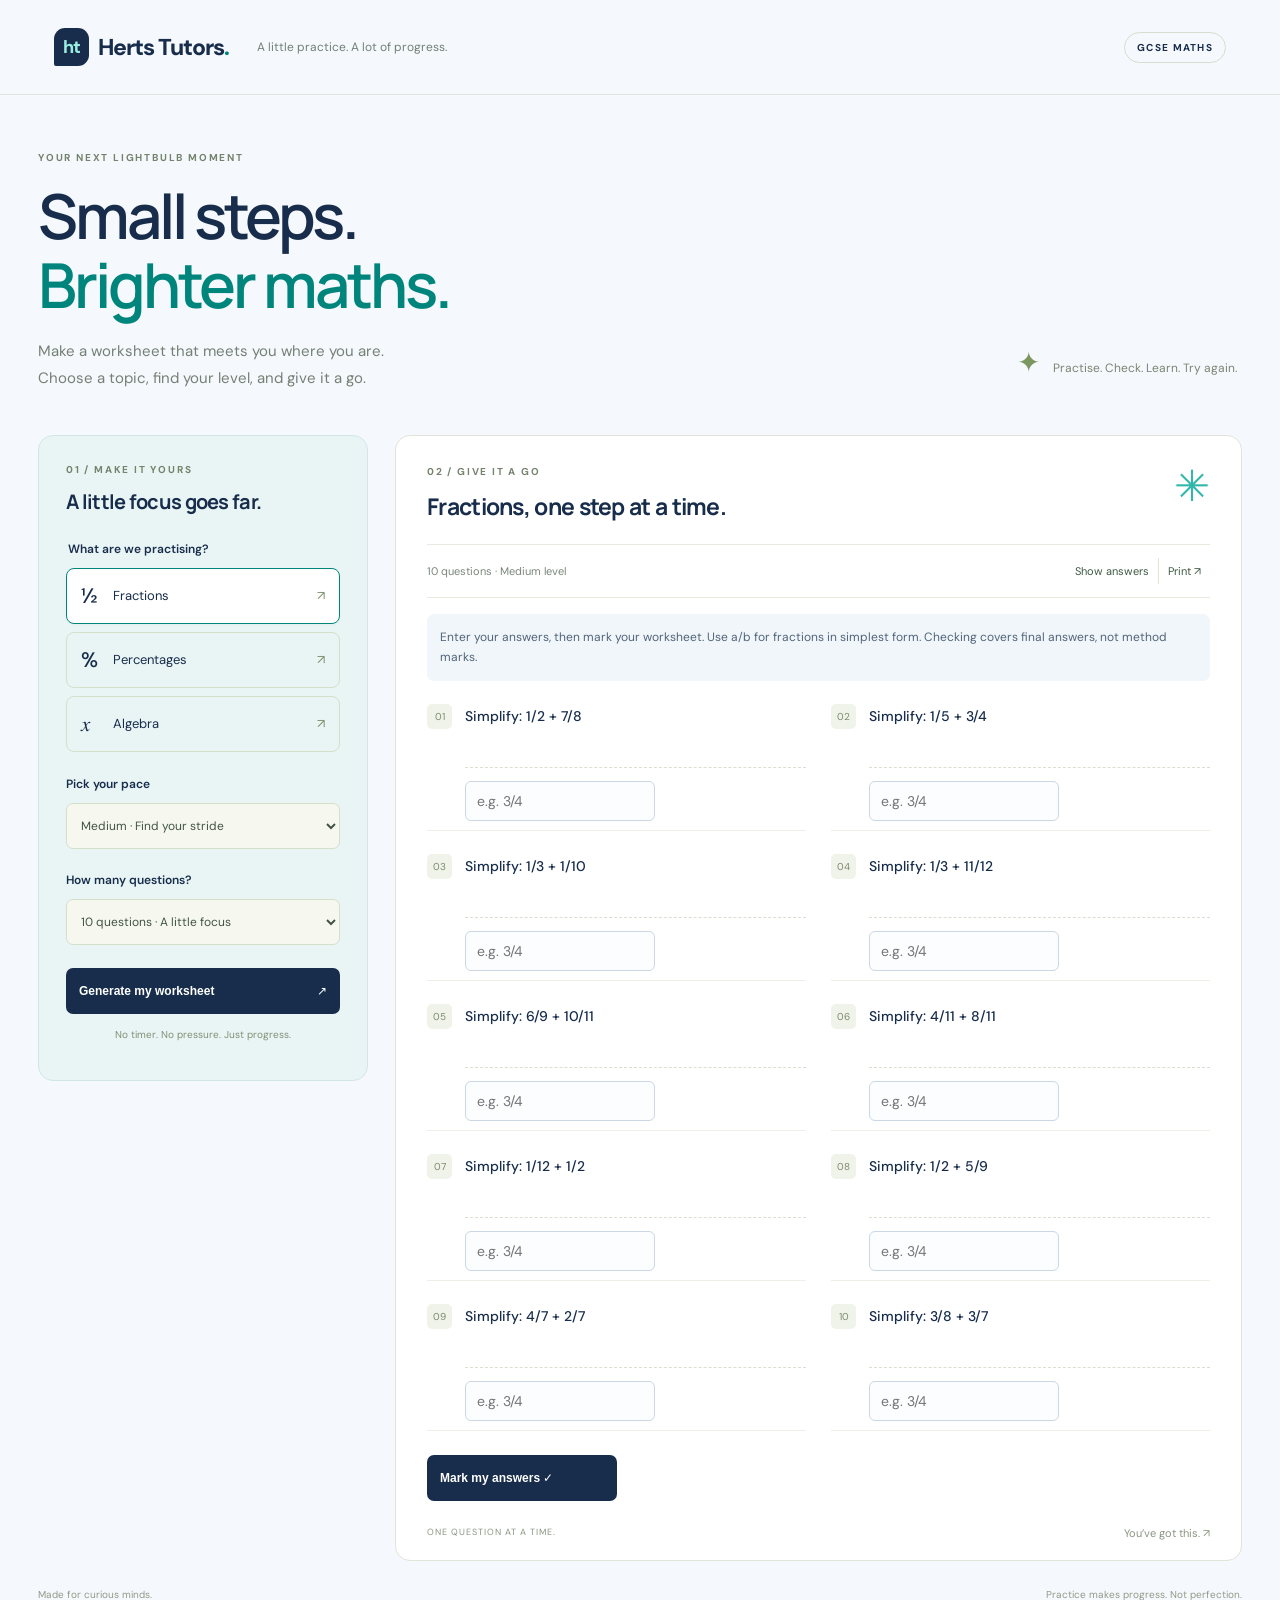
==== index.html @ ff8c936a "Add answer marking and retry practice with Herts Tutors branding" ====
<!doctype html>
<html lang="en"><head><meta charset="utf-8"><meta name="viewport" content="width=device-width,initial-scale=1"><title>Herts Tutors — Maths practice</title><link rel="stylesheet" href="style.css"></head>
<body><header><a class="brand" href="./"><span class="logo">ht</span> Herts Tutors<span class="brand-dot">.</span></a><span class="header-note">A little practice. A lot of progress.</span><span class="badge">GCSE MATHS</span></header>
<main><section class="intro"><div class="eyebrow">YOUR NEXT LIGHTBULB MOMENT</div><h1>Small steps.<br><span>Brighter maths.</span></h1><p>Make a worksheet that meets you where you are.<br>Choose a topic, find your level, and give it a go.</p><div class="intro-detail"><span>✦</span> Practise. Check. Learn. Try again.</div></section>
<section class="workspace"><aside class="settings"><div class="section-number">01 / MAKE IT YOURS</div><h2>A little focus goes far.</h2><form id="generator"><fieldset><legend>What are we practising?</legend><div class="topic-options"><label><input type="radio" name="topic" value="fractions" checked><span><b>½</b> Fractions <i>↗</i></span></label><label><input type="radio" name="topic" value="percentages"><span><b>%</b> Percentages <i>↗</i></span></label><label><input type="radio" name="topic" value="algebra"><span><b>𝑥</b> Algebra <i>↗</i></span></label></div></fieldset><label class="field-label" for="difficulty">Pick your pace</label><select id="difficulty" name="difficulty"><option value="easy">Easy · Build confidence</option><option value="medium" selected>Medium · Find your stride</option><option value="hard">Hard · Stretch yourself</option></select><label class="field-label" for="count">How many questions?</label><select id="count" name="count"><option value="5">5 questions · A quick warm-up</option><option value="10" selected>10 questions · A little focus</option><option value="20">20 questions · A deeper dive</option></select><button class="generate" type="submit">Generate my worksheet <span>↗</span></button><p class="settings-note">No timer. No pressure. Just progress.</p><p id="error" role="alert"></p></form></aside>
<section class="worksheet" aria-labelledby="worksheet-title"><div class="worksheet-top"><div><div class="section-number">02 / GIVE IT A GO</div><h2 id="worksheet-title">Your practice starts here.</h2></div><span class="spark">✳</span></div><div class="worksheet-toolbar"><span id="summary"></span><div><button id="answers" type="button" aria-pressed="false">Show answers</button><button id="print" type="button">Print ↗</button></div></div><div id="announcement" class="sr-only" role="status"></div><div class="practice-note">Enter your answers, then mark your worksheet. Use a/b for fractions in simplest form. Checking covers final answers, not method marks.</div><ol id="questions"></ol><div class="marking-controls"><button id="mark" class="generate" type="button">Mark my answers ✓</button><button id="retry" type="button" hidden>Retry missed questions ↗</button></div><div id="score" role="status" class="score" hidden></div><div class="worksheet-footer"><span>ONE QUESTION AT A TIME.</span><span>You’ve got this. ↗</span></div></section></section><footer><span>Made for curious minds.</span><span>Practice makes progress. Not perfection.</span></footer></main><script type="module" src="app.js"></script></body></html>
---- style.css ----
@import url('https://fonts.googleapis.com/css2?family=DM+Sans:wght@400;500;600;700&family=Manrope:wght@400;500;600;700;800&display=swap');
:root{font-family:'DM Sans',sans-serif;color:#172d4b;background:#f5f8fc;font-synthesis:none}*{box-sizing:border-box}body{margin:0}header{max-width:1360px;margin:auto;padding:28px 54px;display:flex;align-items:center;gap:28px;border-bottom:1px solid #e0e5dc}.brand{display:flex;align-items:center;text-decoration:none;color:#172d4b;font-weight:800;font-size:27px;letter-spacing:-1px}.logo{background:#172d4b;color:#9aede0;width:35px;height:38px;border-radius:11px 11px 11px 2px;display:grid;place-items:center;margin-right:9px;font-size:32px}.brand-dot{color:#00857d}.header-note{font-size:12px;color:#718075}.badge{margin-left:auto;border:1px solid #d6decf;padding:8px 12px;border-radius:30px;font-size:10px;font-weight:700;letter-spacing:1.3px}main{max-width:1252px;margin:auto;padding:0 24px}.intro{position:relative;padding:56px 0 43px}.eyebrow,.section-number{font-size:10px;font-weight:700;letter-spacing:1.8px;color:#74836c}h1{font-family:Manrope,sans-serif;font-size:62px;line-height:1.12;letter-spacing:-3px;font-weight:600;margin:17px 0}h1 span{color:#00857d}.intro p{font-size:15px;line-height:1.8;color:#758075;margin:18px 0 0}.intro-detail{position:absolute;right:5px;bottom:54px;font-size:12px;color:#7b8573}.intro-detail span{font-size:28px;margin-right:10px;color:#7b965f}.workspace{display:grid;grid-template-columns:330px 1fr;gap:27px;align-items:start}.settings{padding:27px;background:#e9f4f5;border:1px solid #d2e6e9;border-radius:15px}h2{font-family:Manrope,sans-serif;font-size:20px;letter-spacing:-.7px;margin:12px 0 26px;font-weight:700}fieldset{border:0;padding:0;margin:0 0 24px}legend,.field-label{font-size:12px;font-weight:600;margin-bottom:11px;display:block}.topic-options{display:grid;gap:8px}.topic-options input{position:absolute;opacity:0}.topic-options span{display:flex;align-items:center;padding:13px 14px;border:1px solid #d5dfca;border-radius:8px;font-size:13px;cursor:pointer}.topic-options b{font-size:21px;width:32px;font-weight:500}.topic-options i{margin-left:auto;font-style:normal;color:#80916f}.topic-options input:checked+span{background:#fff;border-color:#00857d;box-shadow:0 1px 3px #172d4b08}.topic-options input:focus-visible+span{outline:3px solid #29acaa}select{width:100%;border:1px solid #d5dfca;padding:13px 10px;border-radius:7px;background:#f6f8f0;color:#435442;font:12px 'DM Sans',sans-serif;margin-bottom:23px}.generate{display:flex;justify-content:space-between;width:100%;padding:16px 13px;background:#172d4b;color:white;border:0;border-radius:7px;font-size:12px;font-weight:600;cursor:pointer}.generate:hover{background:#25466e}.settings-note{text-align:center;font-size:10px;color:#819076;margin:14px 0 0}#error{font-size:12px;color:#983e2a}.worksheet{border:1px solid #e0e4d9;background:#fff;border-radius:15px;padding:29px 31px 20px}.worksheet-top{display:flex;justify-content:space-between}.worksheet-top h2{font-size:23px;margin-bottom:22px}.spark{font-size:43px;color:#33b7aa;line-height:1}.worksheet-toolbar{border-top:1px solid #e7eadd;border-bottom:1px solid #e7eadd;display:flex;justify-content:space-between;align-items:center;padding:13px 0;font-size:11px;color:#7a867a}.worksheet-toolbar button{background:none;border:0;font:11px 'DM Sans',sans-serif;color:#3e5941;cursor:pointer;padding:6px 9px}.worksheet-toolbar button+button{border-left:1px solid #dfe5d7}ol{list-style:none;padding:0;margin:0;display:grid;grid-template-columns:1fr 1fr;column-gap:25px}li{display:flex;gap:13px;padding:23px 0 6px;border-bottom:1px solid #edf0e7;min-width:0}.question-number{background:#f0f3e9;color:#7b8a6e;border-radius:5px;height:25px;min-width:25px;display:grid;place-items:center;font-size:10px}.question-body{flex:1;min-width:0}.question-body>p{margin:3px 0;font-size:14px;font-weight:500}.working-space{height:40px;border-bottom:1px dashed #d9dfd1;margin-bottom:13px}.answer{background:#eaf7f5;padding:10px;border-radius:6px;font-size:12px;margin-bottom:10px}.answer p{font-size:11px;line-height:1.6;margin:6px 0 0;color:#64735c}.worksheet-footer{display:flex;justify-content:space-between;margin-top:25px;font-size:9px;letter-spacing:1px;color:#8a9581}.worksheet-footer span+span{letter-spacing:0;font-size:11px}footer{display:flex;justify-content:space-between;padding:27px 0;color:#929a88;font-size:10px}.sr-only{position:absolute;width:1px;height:1px;overflow:hidden;clip-path:inset(50%)}button:focus-visible,select:focus-visible,a:focus-visible{outline:3px solid #29acaa;outline-offset:3px}[hidden]{display:none!important}@media(min-width:1400px){.intro{padding-top:70px}}@media(max-width:850px){header{padding:22px 24px}.header-note,.intro-detail{display:none}.workspace{grid-template-columns:270px 1fr;gap:16px}.settings,.worksheet{padding:20px}ol{grid-template-columns:1fr}h1{font-size:52px}}@media(max-width:600px){.workspace{grid-template-columns:1fr}.intro{padding:34px 0}h1{font-size:47px}.topic-options{grid-template-columns:repeat(3,1fr);gap:5px}.topic-options span{padding:10px 7px;font-size:10px}.topic-options b{font-size:16px;width:22px}.topic-options i{display:none}.worksheet-top h2{font-size:20px}footer{gap:20px}.badge{font-size:9px}ol{grid-template-columns:1fr 1fr;gap:15px}.question-body>p{font-size:12px}li{gap:7px}.worksheet-toolbar{gap:5px}}@media print{@page{margin:15mm}body{background:white;color:black}header,.intro,.settings,footer,.worksheet-toolbar,.spark{display:none}main{padding:0}.workspace{display:block}.worksheet{border:0;padding:0}.worksheet-top h2{font-size:24px}.section-number{color:#555}li{break-inside:avoid}.working-space{height:60px}.answer{background:white}.worksheet-footer{margin-top:25px}ol{grid-template-columns:1fr 1fr}}

/* Herts Tutors provisional navy and teal theme. */
.logo{font-size:18px;letter-spacing:-1px}.brand{font-size:23px}.practice-note{font-size:12px;line-height:1.7;color:#52647a;background:#f0f6fa;padding:13px;border-radius:7px;margin-top:16px}.student-answer{width:100%;max-width:190px;padding:10px 11px;border:1px solid #cbd7e4;border-radius:6px;font:14px 'DM Sans',sans-serif;color:#172d4b;background:#fbfdff}.student-answer:focus-visible{outline:3px solid #29acaa;outline-offset:2px}.feedback{font-size:11px;line-height:1.6;margin:8px 0 12px;color:#73431c}[data-result=correct] .student-answer{border-color:#00857d;background:#effaf6}[data-result=correct] .feedback{color:#00665e}[data-result=incorrect] .student-answer{border-color:#b96c45}.marking-controls{display:flex;align-items:center;gap:14px;flex-wrap:wrap;margin-top:24px}.marking-controls .generate{width:auto;min-width:190px}.marking-controls>button+button{border:1px solid #b9ced8;background:white;color:#172d4b;padding:14px;border-radius:7px;cursor:pointer}.score{background:#e9f4f5;border-left:3px solid #00857d;border-radius:5px;padding:16px;margin-top:18px;font-size:13px;line-height:1.7}@media print{.practice-note,.student-answer,.feedback,.marking-controls,.score{display:none!important}}
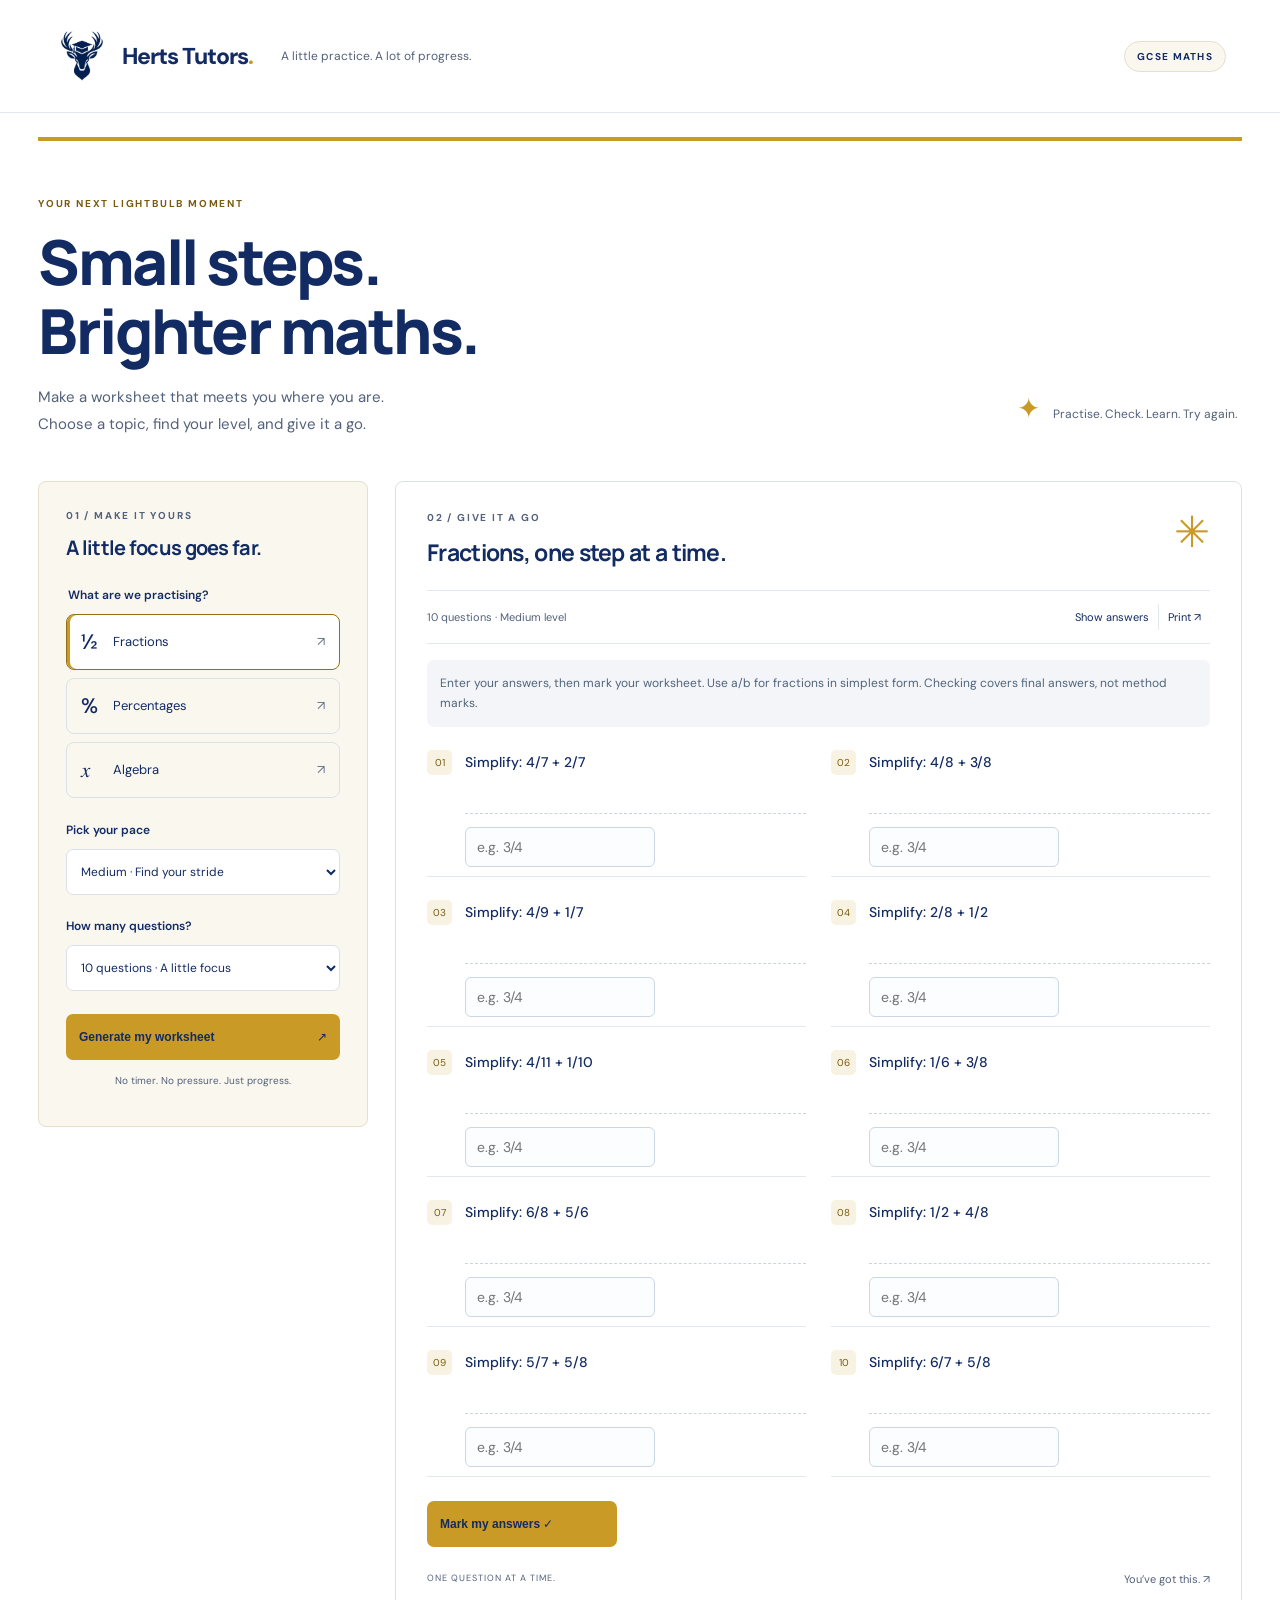
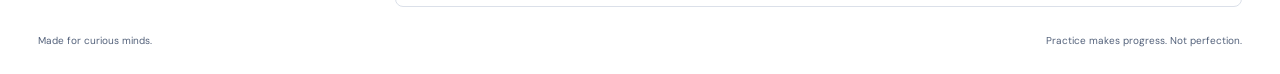
==== commit 574129d6: "Use original Herts Tutors stag logo in header and browser tab" ====
--- a/index.html
+++ b/index.html
@@ -1,6 +1,6 @@
 <!doctype html>
-<html lang="en"><head><meta charset="utf-8"><meta name="viewport" content="width=device-width,initial-scale=1"><title>Herts Tutors — Maths practice</title><link rel="stylesheet" href="style.css"></head>
-<body><header><a class="brand" href="./"><span class="logo">ht</span> Herts Tutors<span class="brand-dot">.</span></a><span class="header-note">A little practice. A lot of progress.</span><span class="badge">GCSE MATHS</span></header>
+<html lang="en"><head><meta charset="utf-8"><meta name="viewport" content="width=device-width,initial-scale=1"><title>Herts Tutors — Maths practice</title><link rel="icon" type="image/png" href="Herts%20Tutors%20Logo.png"><link rel="apple-touch-icon" href="Herts%20Tutors%20Logo.png"><link rel="stylesheet" href="style.css"></head>
+<body><header><a class="brand" href="./"><img class="logo" src="Herts%20Tutors%20Logo.png" alt="" width="56" height="56"> Herts Tutors<span class="brand-dot">.</span></a><span class="header-note">A little practice. A lot of progress.</span><span class="badge">GCSE MATHS</span></header>
 <main><section class="intro"><div class="eyebrow">YOUR NEXT LIGHTBULB MOMENT</div><h1>Small steps.<br><span>Brighter maths.</span></h1><p>Make a worksheet that meets you where you are.<br>Choose a topic, find your level, and give it a go.</p><div class="intro-detail"><span>✦</span> Practise. Check. Learn. Try again.</div></section>
 <section class="workspace"><aside class="settings"><div class="section-number">01 / MAKE IT YOURS</div><h2>A little focus goes far.</h2><form id="generator"><fieldset><legend>What are we practising?</legend><div class="topic-options"><label><input type="radio" name="topic" value="fractions" checked><span><b>½</b> Fractions <i>↗</i></span></label><label><input type="radio" name="topic" value="percentages"><span><b>%</b> Percentages <i>↗</i></span></label><label><input type="radio" name="topic" value="algebra"><span><b>𝑥</b> Algebra <i>↗</i></span></label></div></fieldset><label class="field-label" for="difficulty">Pick your pace</label><select id="difficulty" name="difficulty"><option value="easy">Easy · Build confidence</option><option value="medium" selected>Medium · Find your stride</option><option value="hard">Hard · Stretch yourself</option></select><label class="field-label" for="count">How many questions?</label><select id="count" name="count"><option value="5">5 questions · A quick warm-up</option><option value="10" selected>10 questions · A little focus</option><option value="20">20 questions · A deeper dive</option></select><button class="generate" type="submit">Generate my worksheet <span>↗</span></button><p class="settings-note">No timer. No pressure. Just progress.</p><p id="error" role="alert"></p></form></aside>
 <section class="worksheet" aria-labelledby="worksheet-title"><div class="worksheet-top"><div><div class="section-number">02 / GIVE IT A GO</div><h2 id="worksheet-title">Your practice starts here.</h2></div><span class="spark">✳</span></div><div class="worksheet-toolbar"><span id="summary"></span><div><button id="answers" type="button" aria-pressed="false">Show answers</button><button id="print" type="button">Print ↗</button></div></div><div id="announcement" class="sr-only" role="status"></div><div class="practice-note">Enter your answers, then mark your worksheet. Use a/b for fractions in simplest form. Checking covers final answers, not method marks.</div><ol id="questions"></ol><div class="marking-controls"><button id="mark" class="generate" type="button">Mark my answers ✓</button><button id="retry" type="button" hidden>Retry missed questions ↗</button></div><div id="score" role="status" class="score" hidden></div><div class="worksheet-footer"><span>ONE QUESTION AT A TIME.</span><span>You’ve got this. ↗</span></div></section></section><footer><span>Made for curious minds.</span><span>Practice makes progress. Not perfection.</span></footer></main><script type="module" src="app.js"></script></body></html>
--- a/style.css
+++ b/style.css
@@ -1,5 +1,11 @@
 @import url('https://fonts.googleapis.com/css2?family=DM+Sans:wght@400;500;600;700&family=Manrope:wght@400;500;600;700;800&display=swap');
-:root{font-family:'DM Sans',sans-serif;color:#172d4b;background:#f5f8fc;font-synthesis:none}*{box-sizing:border-box}body{margin:0}header{max-width:1360px;margin:auto;padding:28px 54px;display:flex;align-items:center;gap:28px;border-bottom:1px solid #e0e5dc}.brand{display:flex;align-items:center;text-decoration:none;color:#172d4b;font-weight:800;font-size:27px;letter-spacing:-1px}.logo{background:#172d4b;color:#9aede0;width:35px;height:38px;border-radius:11px 11px 11px 2px;display:grid;place-items:center;margin-right:9px;font-size:32px}.brand-dot{color:#00857d}.header-note{font-size:12px;color:#718075}.badge{margin-left:auto;border:1px solid #d6decf;padding:8px 12px;border-radius:30px;font-size:10px;font-weight:700;letter-spacing:1.3px}main{max-width:1252px;margin:auto;padding:0 24px}.intro{position:relative;padding:56px 0 43px}.eyebrow,.section-number{font-size:10px;font-weight:700;letter-spacing:1.8px;color:#74836c}h1{font-family:Manrope,sans-serif;font-size:62px;line-height:1.12;letter-spacing:-3px;font-weight:600;margin:17px 0}h1 span{color:#00857d}.intro p{font-size:15px;line-height:1.8;color:#758075;margin:18px 0 0}.intro-detail{position:absolute;right:5px;bottom:54px;font-size:12px;color:#7b8573}.intro-detail span{font-size:28px;margin-right:10px;color:#7b965f}.workspace{display:grid;grid-template-columns:330px 1fr;gap:27px;align-items:start}.settings{padding:27px;background:#e9f4f5;border:1px solid #d2e6e9;border-radius:15px}h2{font-family:Manrope,sans-serif;font-size:20px;letter-spacing:-.7px;margin:12px 0 26px;font-weight:700}fieldset{border:0;padding:0;margin:0 0 24px}legend,.field-label{font-size:12px;font-weight:600;margin-bottom:11px;display:block}.topic-options{display:grid;gap:8px}.topic-options input{position:absolute;opacity:0}.topic-options span{display:flex;align-items:center;padding:13px 14px;border:1px solid #d5dfca;border-radius:8px;font-size:13px;cursor:pointer}.topic-options b{font-size:21px;width:32px;font-weight:500}.topic-options i{margin-left:auto;font-style:normal;color:#80916f}.topic-options input:checked+span{background:#fff;border-color:#00857d;box-shadow:0 1px 3px #172d4b08}.topic-options input:focus-visible+span{outline:3px solid #29acaa}select{width:100%;border:1px solid #d5dfca;padding:13px 10px;border-radius:7px;background:#f6f8f0;color:#435442;font:12px 'DM Sans',sans-serif;margin-bottom:23px}.generate{display:flex;justify-content:space-between;width:100%;padding:16px 13px;background:#172d4b;color:white;border:0;border-radius:7px;font-size:12px;font-weight:600;cursor:pointer}.generate:hover{background:#25466e}.settings-note{text-align:center;font-size:10px;color:#819076;margin:14px 0 0}#error{font-size:12px;color:#983e2a}.worksheet{border:1px solid #e0e4d9;background:#fff;border-radius:15px;padding:29px 31px 20px}.worksheet-top{display:flex;justify-content:space-between}.worksheet-top h2{font-size:23px;margin-bottom:22px}.spark{font-size:43px;color:#33b7aa;line-height:1}.worksheet-toolbar{border-top:1px solid #e7eadd;border-bottom:1px solid #e7eadd;display:flex;justify-content:space-between;align-items:center;padding:13px 0;font-size:11px;color:#7a867a}.worksheet-toolbar button{background:none;border:0;font:11px 'DM Sans',sans-serif;color:#3e5941;cursor:pointer;padding:6px 9px}.worksheet-toolbar button+button{border-left:1px solid #dfe5d7}ol{list-style:none;padding:0;margin:0;display:grid;grid-template-columns:1fr 1fr;column-gap:25px}li{display:flex;gap:13px;padding:23px 0 6px;border-bottom:1px solid #edf0e7;min-width:0}.question-number{background:#f0f3e9;color:#7b8a6e;border-radius:5px;height:25px;min-width:25px;display:grid;place-items:center;font-size:10px}.question-body{flex:1;min-width:0}.question-body>p{margin:3px 0;font-size:14px;font-weight:500}.working-space{height:40px;border-bottom:1px dashed #d9dfd1;margin-bottom:13px}.answer{background:#eaf7f5;padding:10px;border-radius:6px;font-size:12px;margin-bottom:10px}.answer p{font-size:11px;line-height:1.6;margin:6px 0 0;color:#64735c}.worksheet-footer{display:flex;justify-content:space-between;margin-top:25px;font-size:9px;letter-spacing:1px;color:#8a9581}.worksheet-footer span+span{letter-spacing:0;font-size:11px}footer{display:flex;justify-content:space-between;padding:27px 0;color:#929a88;font-size:10px}.sr-only{position:absolute;width:1px;height:1px;overflow:hidden;clip-path:inset(50%)}button:focus-visible,select:focus-visible,a:focus-visible{outline:3px solid #29acaa;outline-offset:3px}[hidden]{display:none!important}@media(min-width:1400px){.intro{padding-top:70px}}@media(max-width:850px){header{padding:22px 24px}.header-note,.intro-detail{display:none}.workspace{grid-template-columns:270px 1fr;gap:16px}.settings,.worksheet{padding:20px}ol{grid-template-columns:1fr}h1{font-size:52px}}@media(max-width:600px){.workspace{grid-template-columns:1fr}.intro{padding:34px 0}h1{font-size:47px}.topic-options{grid-template-columns:repeat(3,1fr);gap:5px}.topic-options span{padding:10px 7px;font-size:10px}.topic-options b{font-size:16px;width:22px}.topic-options i{display:none}.worksheet-top h2{font-size:20px}footer{gap:20px}.badge{font-size:9px}ol{grid-template-columns:1fr 1fr;gap:15px}.question-body>p{font-size:12px}li{gap:7px}.worksheet-toolbar{gap:5px}}@media print{@page{margin:15mm}body{background:white;color:black}header,.intro,.settings,footer,.worksheet-toolbar,.spark{display:none}main{padding:0}.workspace{display:block}.worksheet{border:0;padding:0}.worksheet-top h2{font-size:24px}.section-number{color:#555}li{break-inside:avoid}.working-space{height:60px}.answer{background:white}.worksheet-footer{margin-top:25px}ol{grid-template-columns:1fr 1fr}}
+:root{font-family:'DM Sans',sans-serif;color:#122b62;background:#ffffff;font-synthesis:none}*{box-sizing:border-box}body{margin:0}header{max-width:1360px;margin:auto;padding:28px 54px;display:flex;align-items:center;gap:28px;border-bottom:1px solid #e3e7ee}.brand{display:flex;align-items:center;text-decoration:none;color:#122b62;font-weight:800;font-size:27px;letter-spacing:-1px}.logo{background:#122b62;color:#c99a26;width:35px;height:38px;border-radius:11px 11px 11px 2px;display:grid;place-items:center;margin-right:9px;font-size:32px}.brand-dot{color:#927018}.header-note{font-size:12px;color:#53617a}.badge{margin-left:auto;border:1px solid #dbe0e9;padding:8px 12px;border-radius:30px;font-size:10px;font-weight:700;letter-spacing:1.3px}main{max-width:1252px;margin:auto;padding:0 24px}.intro{position:relative;padding:56px 0 43px}.eyebrow,.section-number{font-size:10px;font-weight:700;letter-spacing:1.8px;color:#53617a}h1{font-family:Manrope,sans-serif;font-size:62px;line-height:1.12;letter-spacing:-3px;font-weight:600;margin:17px 0}h1 span{color:#927018}.intro p{font-size:15px;line-height:1.8;color:#53617a;margin:18px 0 0}.intro-detail{position:absolute;right:5px;bottom:54px;font-size:12px;color:#53617a}.intro-detail span{font-size:28px;margin-right:10px;color:#c99a26}.workspace{display:grid;grid-template-columns:330px 1fr;gap:27px;align-items:start}.settings{padding:27px;background:#faf7ef;border:1px solid #e8dfca;border-radius:15px}h2{font-family:Manrope,sans-serif;font-size:20px;letter-spacing:-.7px;margin:12px 0 26px;font-weight:700}fieldset{border:0;padding:0;margin:0 0 24px}legend,.field-label{font-size:12px;font-weight:600;margin-bottom:11px;display:block}.topic-options{display:grid;gap:8px}.topic-options input{position:absolute;opacity:0}.topic-options span{display:flex;align-items:center;padding:13px 14px;border:1px solid #dbe0e9;border-radius:8px;font-size:13px;cursor:pointer}.topic-options b{font-size:21px;width:32px;font-weight:500}.topic-options i{margin-left:auto;font-style:normal;color:#68758a}.topic-options input:checked+span{background:#fff;border-color:#927018;box-shadow:0 1px 3px #122b6208}.topic-options input:focus-visible+span{outline:3px solid #ac811c}select{width:100%;border:1px solid #dbe0e9;padding:13px 10px;border-radius:7px;background:#ffffff;color:#122b62;font:12px 'DM Sans',sans-serif;margin-bottom:23px}.generate{display:flex;justify-content:space-between;width:100%;padding:16px 13px;background:#122b62;color:white;border:0;border-radius:7px;font-size:12px;font-weight:600;cursor:pointer}.generate:hover{background:#e1b84b}.settings-note{text-align:center;font-size:10px;color:#53617a;margin:14px 0 0}#error{font-size:12px;color:#983e2a}.worksheet{border:1px solid #dbe0e9;background:#fff;border-radius:15px;padding:29px 31px 20px}.worksheet-top{display:flex;justify-content:space-between}.worksheet-top h2{font-size:23px;margin-bottom:22px}.spark{font-size:43px;color:#c99a26;line-height:1}.worksheet-toolbar{border-top:1px solid #e3e7ee;border-bottom:1px solid #e3e7ee;display:flex;justify-content:space-between;align-items:center;padding:13px 0;font-size:11px;color:#53617a}.worksheet-toolbar button{background:none;border:0;font:11px 'DM Sans',sans-serif;color:#122b62;cursor:pointer;padding:6px 9px}.worksheet-toolbar button+button{border-left:1px solid #e3e7ee}ol{list-style:none;padding:0;margin:0;display:grid;grid-template-columns:1fr 1fr;column-gap:25px}li{display:flex;gap:13px;padding:23px 0 6px;border-bottom:1px solid #e3e7ee;min-width:0}.question-number{background:#f8f2e2;color:#785b10;border-radius:5px;height:25px;min-width:25px;display:grid;place-items:center;font-size:10px}.question-body{flex:1;min-width:0}.question-body>p{margin:3px 0;font-size:14px;font-weight:500}.working-space{height:40px;border-bottom:1px dashed #cbd3e0;margin-bottom:13px}.answer{background:#faf7ef;padding:10px;border-radius:6px;font-size:12px;margin-bottom:10px}.answer p{font-size:11px;line-height:1.6;margin:6px 0 0;color:#53617a}.worksheet-footer{display:flex;justify-content:space-between;margin-top:25px;font-size:9px;letter-spacing:1px;color:#53617a}.worksheet-footer span+span{letter-spacing:0;font-size:11px}footer{display:flex;justify-content:space-between;padding:27px 0;color:#53617a;font-size:10px}.sr-only{position:absolute;width:1px;height:1px;overflow:hidden;clip-path:inset(50%)}button:focus-visible,select:focus-visible,a:focus-visible{outline:3px solid #ac811c;outline-offset:3px}[hidden]{display:none!important}@media(min-width:1400px){.intro{padding-top:70px}}@media(max-width:850px){header{padding:22px 24px}.header-note,.intro-detail{display:none}.workspace{grid-template-columns:270px 1fr;gap:16px}.settings,.worksheet{padding:20px}ol{grid-template-columns:1fr}h1{font-size:52px}}@media(max-width:600px){.workspace{grid-template-columns:1fr}.intro{padding:34px 0}h1{font-size:47px}.topic-options{grid-template-columns:repeat(3,1fr);gap:5px}.topic-options span{padding:10px 7px;font-size:10px}.topic-options b{font-size:16px;width:22px}.topic-options i{display:none}.worksheet-top h2{font-size:20px}footer{gap:20px}.badge{font-size:9px}ol{grid-template-columns:1fr 1fr;gap:15px}.question-body>p{font-size:12px}li{gap:7px}.worksheet-toolbar{gap:5px}}@media print{@page{margin:15mm}body{background:white;color:black}header,.intro,.settings,footer,.worksheet-toolbar,.spark{display:none}main{padding:0}.workspace{display:block}.worksheet{border:0;padding:0}.worksheet-top h2{font-size:24px}.section-number{color:#555}li{break-inside:avoid}.working-space{height:60px}.answer{background:white}.worksheet-footer{margin-top:25px}ol{grid-template-columns:1fr 1fr}}
 
-/* Herts Tutors provisional navy and teal theme. */
-.logo{font-size:18px;letter-spacing:-1px}.brand{font-size:23px}.practice-note{font-size:12px;line-height:1.7;color:#52647a;background:#f0f6fa;padding:13px;border-radius:7px;margin-top:16px}.student-answer{width:100%;max-width:190px;padding:10px 11px;border:1px solid #cbd7e4;border-radius:6px;font:14px 'DM Sans',sans-serif;color:#172d4b;background:#fbfdff}.student-answer:focus-visible{outline:3px solid #29acaa;outline-offset:2px}.feedback{font-size:11px;line-height:1.6;margin:8px 0 12px;color:#73431c}[data-result=correct] .student-answer{border-color:#00857d;background:#effaf6}[data-result=correct] .feedback{color:#00665e}[data-result=incorrect] .student-answer{border-color:#b96c45}.marking-controls{display:flex;align-items:center;gap:14px;flex-wrap:wrap;margin-top:24px}.marking-controls .generate{width:auto;min-width:190px}.marking-controls>button+button{border:1px solid #b9ced8;background:white;color:#172d4b;padding:14px;border-radius:7px;cursor:pointer}.score{background:#e9f4f5;border-left:3px solid #00857d;border-radius:5px;padding:16px;margin-top:18px;font-size:13px;line-height:1.7}@media print{.practice-note,.student-answer,.feedback,.marking-controls,.score{display:none!important}}
+/* Navy, gold and white sampled visually from the supplied Herts Tutors reference. */
+.logo{font-size:18px;letter-spacing:-1px}.brand{font-size:23px}.practice-note{font-size:12px;line-height:1.7;color:#52647a;background:#f3f5f9;padding:13px;border-radius:7px;margin-top:16px}.student-answer{width:100%;max-width:190px;padding:10px 11px;border:1px solid #cbd7e4;border-radius:6px;font:14px 'DM Sans',sans-serif;color:#122b62;background:#fbfdff}.student-answer:focus-visible{outline:3px solid #ac811c;outline-offset:2px}.feedback{font-size:11px;line-height:1.6;margin:8px 0 12px;color:#73431c}[data-result=correct] .student-answer{border-color:#927018;background:#effaf6}[data-result=correct] .feedback{color:#00665e}[data-result=incorrect] .student-answer{border-color:#b96c45}.marking-controls{display:flex;align-items:center;gap:14px;flex-wrap:wrap;margin-top:24px}.marking-controls .generate{width:auto;min-width:190px}.marking-controls>button+button{border:1px solid #b9ced8;background:white;color:#122b62;padding:14px;border-radius:7px;cursor:pointer}.score{background:#faf7ef;border-left:3px solid #927018;border-radius:5px;padding:16px;margin-top:18px;font-size:13px;line-height:1.7}@media print{.practice-note,.student-answer,.feedback,.marking-controls,.score{display:none!important}}
+
+/* Brand accents and strong typography from the Herts Tutors reference. */
+h1{font-weight:800;letter-spacing:-2.5px}h1 span{color:#122b62}.generate{background:#c99a26;color:#122b62;font-weight:800}.generate:hover{background:#e1b84b}.logo{background:#122b62;color:#fff;border-radius:4px}.brand-dot{color:#c99a26}.settings,.worksheet{border-radius:8px}.topic-options input:checked+span{border-color:#927018;box-shadow:inset 3px 0 #c99a26}.score{border-left-color:#c99a26}.badge{color:#122b62;background:#faf7ef;border-color:#e8dfca}.intro{border-top:4px solid #c99a26;margin-top:24px}.eyebrow{color:#785b10}@media print{.intro{display:none}.answer{background:#fff}}
+
+/* Original Herts Tutors logo, with its proportions and transparency preserved. */
+.brand .logo{display:block;width:56px;height:56px;object-fit:contain;background:transparent;border-radius:0;flex-shrink:0;margin-right:12px}@media(max-width:600px){.brand .logo{width:44px;height:44px;margin-right:8px}.brand{font-size:20px}header{gap:12px}}
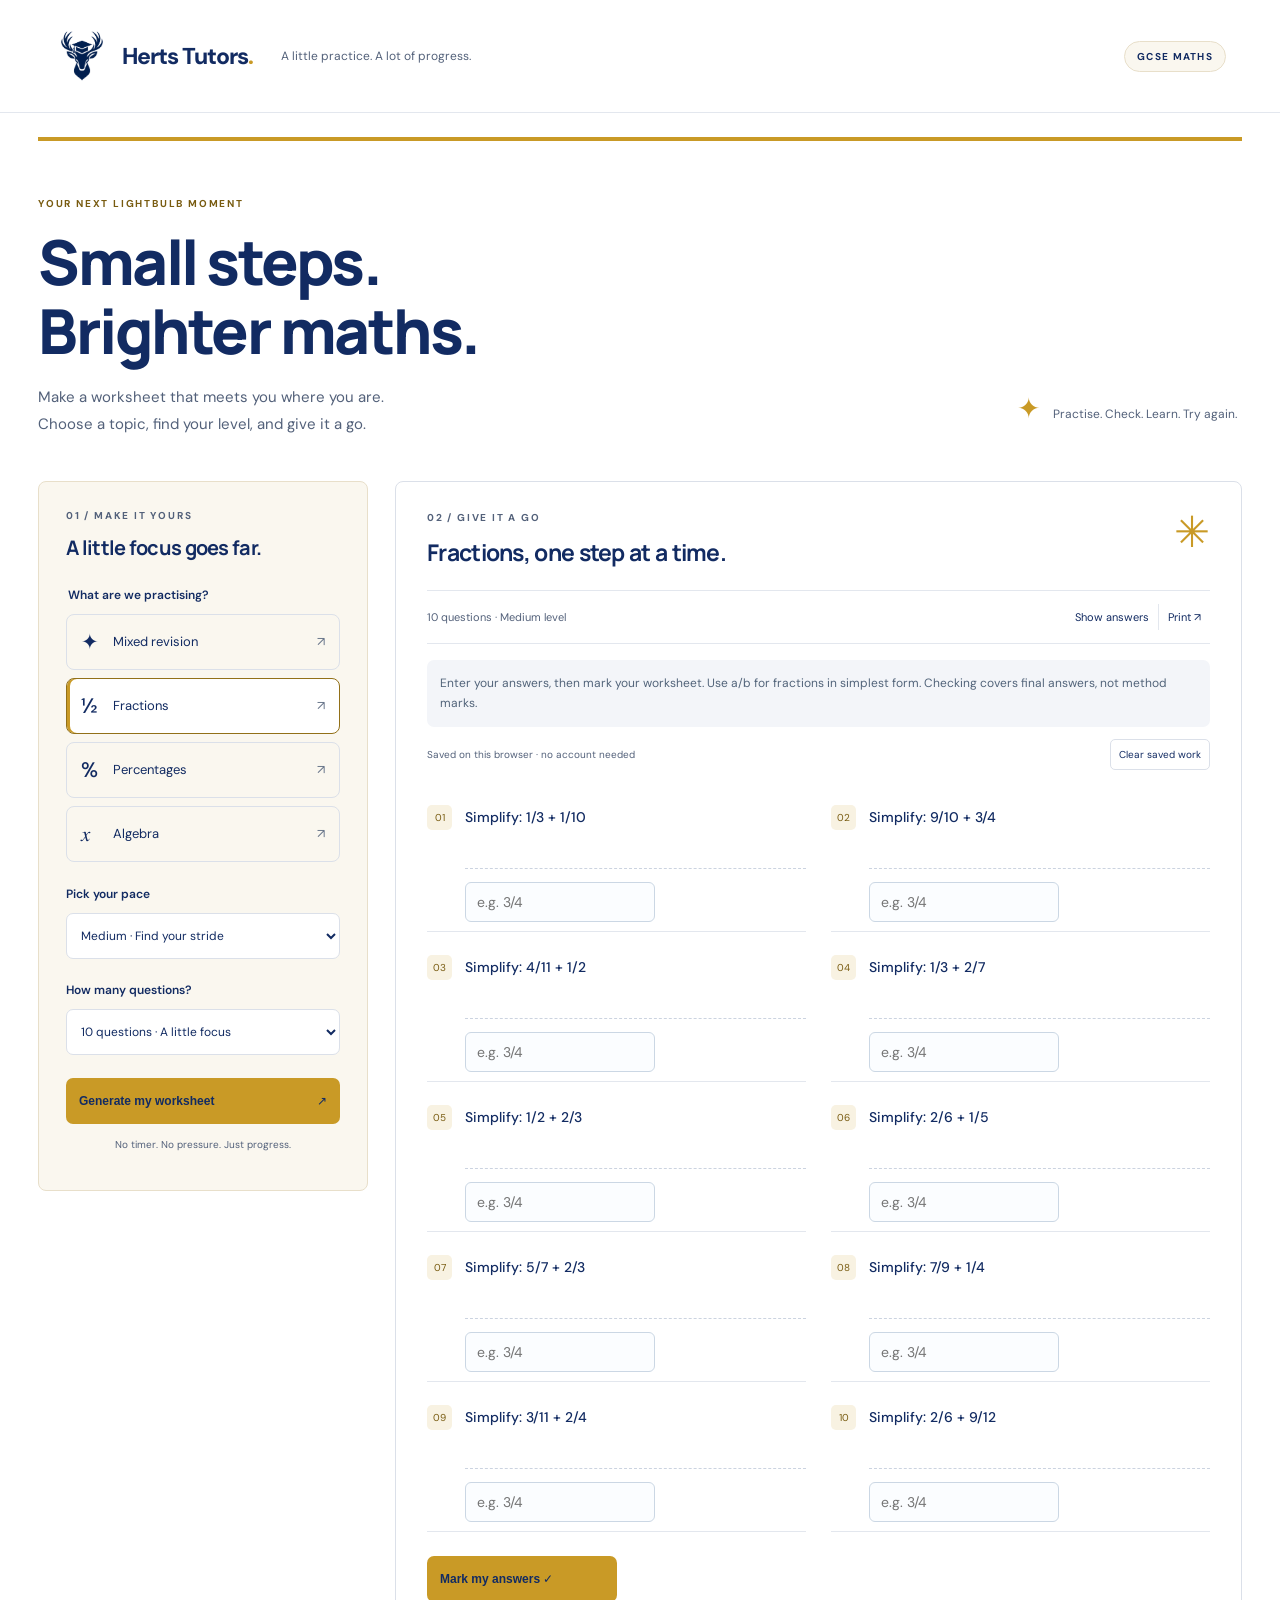
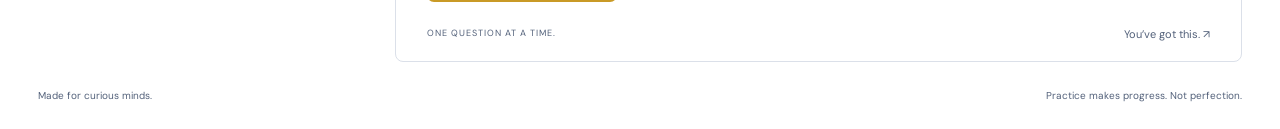
==== commit df85b26c: "Add mixed revision, topic feedback and locally saved worksheets" ====
--- a/index.html
+++ b/index.html
@@ -2,5 +2,5 @@
 <html lang="en"><head><meta charset="utf-8"><meta name="viewport" content="width=device-width,initial-scale=1"><title>Herts Tutors — Maths practice</title><link rel="icon" type="image/png" href="Herts%20Tutors%20Logo.png"><link rel="apple-touch-icon" href="Herts%20Tutors%20Logo.png"><link rel="stylesheet" href="style.css"></head>
 <body><header><a class="brand" href="./"><img class="logo" src="Herts%20Tutors%20Logo.png" alt="" width="56" height="56"> Herts Tutors<span class="brand-dot">.</span></a><span class="header-note">A little practice. A lot of progress.</span><span class="badge">GCSE MATHS</span></header>
 <main><section class="intro"><div class="eyebrow">YOUR NEXT LIGHTBULB MOMENT</div><h1>Small steps.<br><span>Brighter maths.</span></h1><p>Make a worksheet that meets you where you are.<br>Choose a topic, find your level, and give it a go.</p><div class="intro-detail"><span>✦</span> Practise. Check. Learn. Try again.</div></section>
-<section class="workspace"><aside class="settings"><div class="section-number">01 / MAKE IT YOURS</div><h2>A little focus goes far.</h2><form id="generator"><fieldset><legend>What are we practising?</legend><div class="topic-options"><label><input type="radio" name="topic" value="fractions" checked><span><b>½</b> Fractions <i>↗</i></span></label><label><input type="radio" name="topic" value="percentages"><span><b>%</b> Percentages <i>↗</i></span></label><label><input type="radio" name="topic" value="algebra"><span><b>𝑥</b> Algebra <i>↗</i></span></label></div></fieldset><label class="field-label" for="difficulty">Pick your pace</label><select id="difficulty" name="difficulty"><option value="easy">Easy · Build confidence</option><option value="medium" selected>Medium · Find your stride</option><option value="hard">Hard · Stretch yourself</option></select><label class="field-label" for="count">How many questions?</label><select id="count" name="count"><option value="5">5 questions · A quick warm-up</option><option value="10" selected>10 questions · A little focus</option><option value="20">20 questions · A deeper dive</option></select><button class="generate" type="submit">Generate my worksheet <span>↗</span></button><p class="settings-note">No timer. No pressure. Just progress.</p><p id="error" role="alert"></p></form></aside>
-<section class="worksheet" aria-labelledby="worksheet-title"><div class="worksheet-top"><div><div class="section-number">02 / GIVE IT A GO</div><h2 id="worksheet-title">Your practice starts here.</h2></div><span class="spark">✳</span></div><div class="worksheet-toolbar"><span id="summary"></span><div><button id="answers" type="button" aria-pressed="false">Show answers</button><button id="print" type="button">Print ↗</button></div></div><div id="announcement" class="sr-only" role="status"></div><div class="practice-note">Enter your answers, then mark your worksheet. Use a/b for fractions in simplest form. Checking covers final answers, not method marks.</div><ol id="questions"></ol><div class="marking-controls"><button id="mark" class="generate" type="button">Mark my answers ✓</button><button id="retry" type="button" hidden>Retry missed questions ↗</button></div><div id="score" role="status" class="score" hidden></div><div class="worksheet-footer"><span>ONE QUESTION AT A TIME.</span><span>You’ve got this. ↗</span></div></section></section><footer><span>Made for curious minds.</span><span>Practice makes progress. Not perfection.</span></footer></main><script type="module" src="app.js"></script></body></html>
+<section class="workspace"><aside class="settings"><div class="section-number">01 / MAKE IT YOURS</div><h2>A little focus goes far.</h2><form id="generator"><fieldset><legend>What are we practising?</legend><div class="topic-options"><label><input type="radio" name="topic" value="mixed"><span><b>✦</b> Mixed revision <i>↗</i></span></label><label><input type="radio" name="topic" value="fractions" checked><span><b>½</b> Fractions <i>↗</i></span></label><label><input type="radio" name="topic" value="percentages"><span><b>%</b> Percentages <i>↗</i></span></label><label><input type="radio" name="topic" value="algebra"><span><b>𝑥</b> Algebra <i>↗</i></span></label></div></fieldset><label class="field-label" for="difficulty">Pick your pace</label><select id="difficulty" name="difficulty"><option value="easy">Easy · Build confidence</option><option value="medium" selected>Medium · Find your stride</option><option value="hard">Hard · Stretch yourself</option></select><label class="field-label" for="count">How many questions?</label><select id="count" name="count"><option value="5">5 questions · A quick warm-up</option><option value="10" selected>10 questions · A little focus</option><option value="20">20 questions · A deeper dive</option></select><button class="generate" type="submit">Generate my worksheet <span>↗</span></button><p class="settings-note">No timer. No pressure. Just progress.</p><p id="error" role="alert"></p></form></aside>
+<section class="worksheet" aria-labelledby="worksheet-title"><div class="worksheet-top"><div><div class="section-number">02 / GIVE IT A GO</div><h2 id="worksheet-title">Your practice starts here.</h2></div><span class="spark">✳</span></div><div class="worksheet-toolbar"><span id="summary"></span><div><button id="answers" type="button" aria-pressed="false">Show answers</button><button id="print" type="button">Print ↗</button></div></div><div id="announcement" class="sr-only" role="status"></div><div class="practice-note">Enter your answers, then mark your worksheet. Use a/b for fractions in simplest form. Checking covers final answers, not method marks.</div><div class="save-bar"><span id="save-status" role="status">Work is saved on this browser only.</span><button id="clear-save" type="button">Clear saved work</button></div><ol id="questions"></ol><div class="marking-controls"><button id="mark" class="generate" type="button">Mark my answers ✓</button><button id="retry" type="button" hidden>Retry missed questions ↗</button></div><div id="score" role="status" class="score" hidden></div><section id="revision" class="revision" aria-label="Topic revision summary" hidden></section><div class="worksheet-footer"><span>ONE QUESTION AT A TIME.</span><span>You’ve got this. ↗</span></div></section></section><footer><span>Made for curious minds.</span><span>Practice makes progress. Not perfection.</span></footer></main><script type="module" src="app.js"></script></body></html>
--- a/style.css
+++ b/style.css
@@ -9,3 +9,5 @@
 
 /* Original Herts Tutors logo, with its proportions and transparency preserved. */
 .brand .logo{display:block;width:56px;height:56px;object-fit:contain;background:transparent;border-radius:0;flex-shrink:0;margin-right:12px}@media(max-width:600px){.brand .logo{width:44px;height:44px;margin-right:8px}.brand{font-size:20px}header{gap:12px}}
+
+.save-bar{display:flex;justify-content:space-between;align-items:center;gap:12px;padding:12px 0;font-size:10px;color:#53617a}.save-bar button,.revision button{border:1px solid #dbe0e9;border-radius:5px;padding:8px;background:white;color:#122b62;cursor:pointer;font:inherit}.topic-tag{display:inline-block;font-size:9px;text-transform:uppercase;letter-spacing:.7px;color:#785b10;margin:0 0 7px}.revision{margin-top:22px;padding:18px;background:#faf7ef;border:1px solid #e8dfca;border-radius:8px}.revision h3{margin:0 0 14px;font-size:16px}.revision-row{display:flex;align-items:center;gap:12px;flex-wrap:wrap;font-size:12px;padding:10px 0;border-top:1px solid #e8dfca}.revision progress{width:100px;height:10px;accent-color:#927018}.revision-row button{margin-left:auto}.student-answer{min-width:0}@media(max-width:600px){.topic-options{grid-template-columns:1fr 1fr}.save-bar{align-items:flex-start}.save-bar button{flex-shrink:0}}@media print{.save-bar,.revision{display:none!important}}
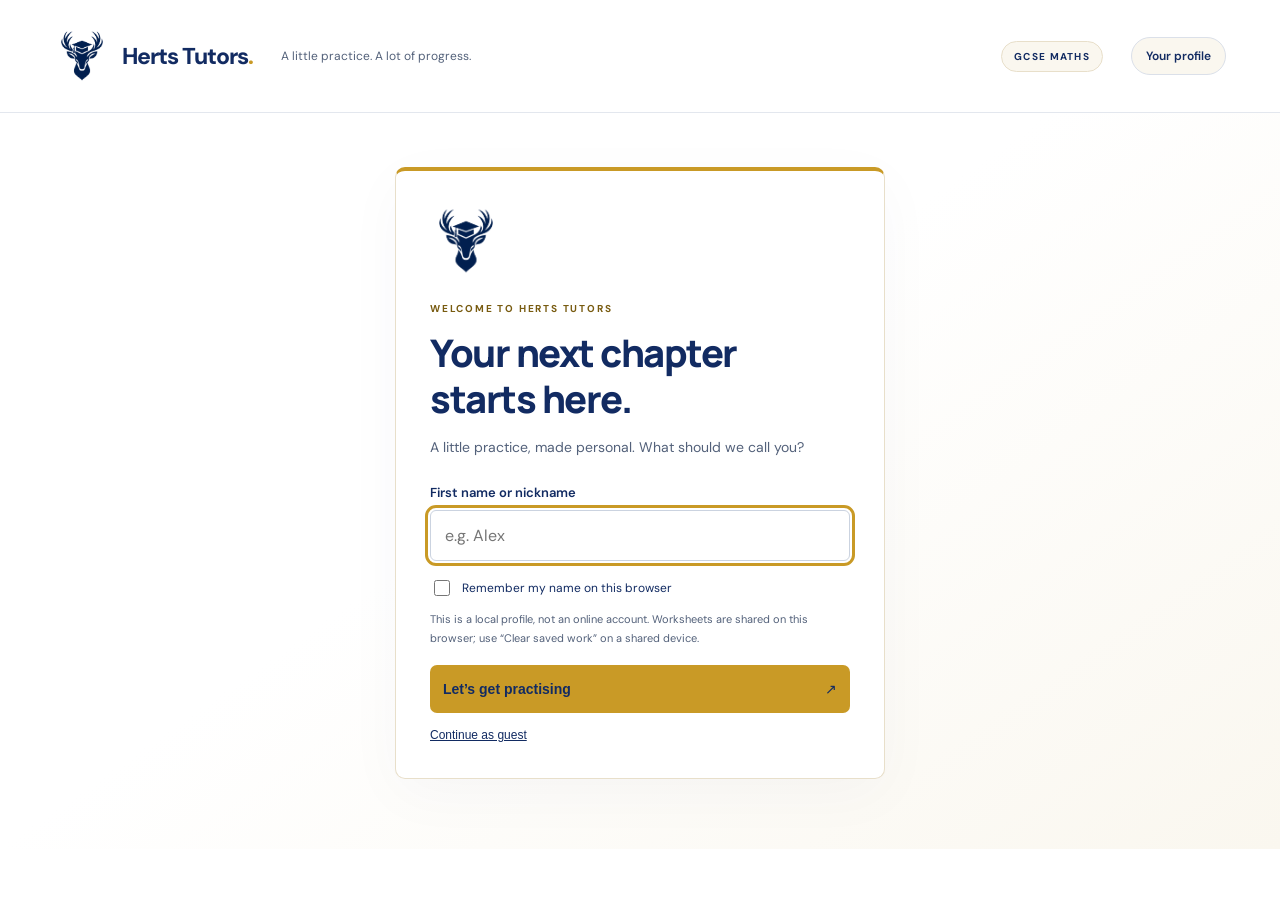
==== commit ae4d0cc8: "Add personal welcome screen and optional remembered student name" ====
--- a/index.html
+++ b/index.html
@@ -1,6 +1,8 @@
 <!doctype html>
 <html lang="en"><head><meta charset="utf-8"><meta name="viewport" content="width=device-width,initial-scale=1"><title>Herts Tutors — Maths practice</title><link rel="icon" type="image/png" href="Herts%20Tutors%20Logo.png"><link rel="apple-touch-icon" href="Herts%20Tutors%20Logo.png"><link rel="stylesheet" href="style.css"></head>
-<body><header><a class="brand" href="./"><img class="logo" src="Herts%20Tutors%20Logo.png" alt="" width="56" height="56"> Herts Tutors<span class="brand-dot">.</span></a><span class="header-note">A little practice. A lot of progress.</span><span class="badge">GCSE MATHS</span></header>
-<main><section class="intro"><div class="eyebrow">YOUR NEXT LIGHTBULB MOMENT</div><h1>Small steps.<br><span>Brighter maths.</span></h1><p>Make a worksheet that meets you where you are.<br>Choose a topic, find your level, and give it a go.</p><div class="intro-detail"><span>✦</span> Practise. Check. Learn. Try again.</div></section>
+<body><header><a class="brand" href="./"><img class="logo" src="Herts%20Tutors%20Logo.png" alt="" width="56" height="56"> Herts Tutors<span class="brand-dot">.</span></a><span class="header-note">A little practice. A lot of progress.</span><span class="badge">GCSE MATHS</span><button id="profile-button" class="profile-button" type="button">Your profile</button></header>
+<section id="welcome-screen" class="welcome-screen" aria-labelledby="welcome-title" hidden>
+<div class="welcome-card"><img src="Herts%20Tutors%20Logo.png" alt="" width="72" height="72"><div class="eyebrow">WELCOME TO HERTS TUTORS</div><h1 id="welcome-title" tabindex="-1">Your next chapter<br>starts here.</h1><p>A little practice, made personal. What should we call you?</p><form id="profile-form"><label for="student-name">First name or nickname</label><input id="student-name" name="student-name" type="text" maxlength="40" required autocomplete="given-name" placeholder="e.g. Alex" aria-describedby="profile-note profile-error"><label class="remember-choice"><input id="remember-name" type="checkbox"> Remember my name on this browser</label><p id="profile-note">This is a local profile, not an online account. Worksheets are shared on this browser; use “Clear saved work” on a shared device.</p><p id="profile-error" role="alert"></p><button class="generate" type="submit">Let’s get practising <span>↗</span></button></form><button id="guest-button" class="guest-button" type="button">Continue as guest</button><button id="forget-profile" class="guest-button" type="button" hidden>Forget my name</button></div></section>
+<main><section class="intro"><div class="eyebrow">YOUR NEXT LIGHTBULB MOMENT</div><div id="personal-welcome" class="personal-welcome" hidden><h2 id="greeting" tabindex="-1"></h2><p>Ready for a little progress today?</p></div><h1>Small steps.<br><span>Brighter maths.</span></h1><p>Make a worksheet that meets you where you are.<br>Choose a topic, find your level, and give it a go.</p><div class="intro-detail"><span>✦</span> Practise. Check. Learn. Try again.</div></section>
 <section class="workspace"><aside class="settings"><div class="section-number">01 / MAKE IT YOURS</div><h2>A little focus goes far.</h2><form id="generator"><fieldset><legend>What are we practising?</legend><div class="topic-options"><label><input type="radio" name="topic" value="mixed"><span><b>✦</b> Mixed revision <i>↗</i></span></label><label><input type="radio" name="topic" value="fractions" checked><span><b>½</b> Fractions <i>↗</i></span></label><label><input type="radio" name="topic" value="percentages"><span><b>%</b> Percentages <i>↗</i></span></label><label><input type="radio" name="topic" value="algebra"><span><b>𝑥</b> Algebra <i>↗</i></span></label></div></fieldset><label class="field-label" for="difficulty">Pick your pace</label><select id="difficulty" name="difficulty"><option value="easy">Easy · Build confidence</option><option value="medium" selected>Medium · Find your stride</option><option value="hard">Hard · Stretch yourself</option></select><label class="field-label" for="count">How many questions?</label><select id="count" name="count"><option value="5">5 questions · A quick warm-up</option><option value="10" selected>10 questions · A little focus</option><option value="20">20 questions · A deeper dive</option></select><button class="generate" type="submit">Generate my worksheet <span>↗</span></button><p class="settings-note">No timer. No pressure. Just progress.</p><p id="error" role="alert"></p></form></aside>
-<section class="worksheet" aria-labelledby="worksheet-title"><div class="worksheet-top"><div><div class="section-number">02 / GIVE IT A GO</div><h2 id="worksheet-title">Your practice starts here.</h2></div><span class="spark">✳</span></div><div class="worksheet-toolbar"><span id="summary"></span><div><button id="answers" type="button" aria-pressed="false">Show answers</button><button id="print" type="button">Print ↗</button></div></div><div id="announcement" class="sr-only" role="status"></div><div class="practice-note">Enter your answers, then mark your worksheet. Use a/b for fractions in simplest form. Checking covers final answers, not method marks.</div><div class="save-bar"><span id="save-status" role="status">Work is saved on this browser only.</span><button id="clear-save" type="button">Clear saved work</button></div><ol id="questions"></ol><div class="marking-controls"><button id="mark" class="generate" type="button">Mark my answers ✓</button><button id="retry" type="button" hidden>Retry missed questions ↗</button></div><div id="score" role="status" class="score" hidden></div><section id="revision" class="revision" aria-label="Topic revision summary" hidden></section><div class="worksheet-footer"><span>ONE QUESTION AT A TIME.</span><span>You’ve got this. ↗</span></div></section></section><footer><span>Made for curious minds.</span><span>Practice makes progress. Not perfection.</span></footer></main><script type="module" src="app.js"></script></body></html>
+<section class="worksheet" aria-labelledby="worksheet-title"><div class="worksheet-top"><div><div class="section-number">02 / GIVE IT A GO</div><h2 id="worksheet-title">Your practice starts here.</h2></div><span class="spark">✳</span></div><div class="worksheet-toolbar"><span id="summary"></span><div><button id="answers" type="button" aria-pressed="false">Show answers</button><button id="print" type="button">Print ↗</button></div></div><div id="announcement" class="sr-only" role="status"></div><div class="practice-note">Enter your answers, then mark your worksheet. Use a/b for fractions in simplest form. Checking covers final answers, not method marks.</div><div class="save-bar"><span id="save-status" role="status">Work is saved on this browser only.</span><button id="clear-save" type="button">Clear saved work</button></div><ol id="questions"></ol><div class="marking-controls"><button id="mark" class="generate" type="button">Mark my answers ✓</button><button id="retry" type="button" hidden>Retry missed questions ↗</button></div><div id="score" role="status" class="score" hidden></div><section id="revision" class="revision" aria-label="Topic revision summary" hidden></section><div class="worksheet-footer"><span>ONE QUESTION AT A TIME.</span><span>You’ve got this. ↗</span></div></section></section><footer><span>Made for curious minds.</span><span>Practice makes progress. Not perfection.</span></footer></main><script type="module" src="app.js"></script><script type="module" src="profile.js"></script></body></html>
--- a/style.css
+++ b/style.css
@@ -11,3 +11,5 @@
 .brand .logo{display:block;width:56px;height:56px;object-fit:contain;background:transparent;border-radius:0;flex-shrink:0;margin-right:12px}@media(max-width:600px){.brand .logo{width:44px;height:44px;margin-right:8px}.brand{font-size:20px}header{gap:12px}}
 
 .save-bar{display:flex;justify-content:space-between;align-items:center;gap:12px;padding:12px 0;font-size:10px;color:#53617a}.save-bar button,.revision button{border:1px solid #dbe0e9;border-radius:5px;padding:8px;background:white;color:#122b62;cursor:pointer;font:inherit}.topic-tag{display:inline-block;font-size:9px;text-transform:uppercase;letter-spacing:.7px;color:#785b10;margin:0 0 7px}.revision{margin-top:22px;padding:18px;background:#faf7ef;border:1px solid #e8dfca;border-radius:8px}.revision h3{margin:0 0 14px;font-size:16px}.revision-row{display:flex;align-items:center;gap:12px;flex-wrap:wrap;font-size:12px;padding:10px 0;border-top:1px solid #e8dfca}.revision progress{width:100px;height:10px;accent-color:#927018}.revision-row button{margin-left:auto}.student-answer{min-width:0}@media(max-width:600px){.topic-options{grid-template-columns:1fr 1fr}.save-bar{align-items:flex-start}.save-bar button{flex-shrink:0}}@media print{.save-bar,.revision{display:none!important}}
+
+.profile-button{border:1px solid #dbe0e9;background:#faf7ef;color:#122b62;border-radius:25px;padding:10px 14px;font:600 12px 'DM Sans',sans-serif;cursor:pointer;max-width:200px;overflow-wrap:anywhere}.welcome-screen{padding:54px 24px 70px;min-height:75vh;display:grid;place-items:center;background:linear-gradient(145deg,#fff 45%,#faf7ef)}.welcome-card{max-width:490px;width:100%;padding:34px;border:1px solid #e8dfca;border-top:4px solid #c99a26;border-radius:10px;background:#fff;box-shadow:0 15px 60px #122b6208}.welcome-card>img{object-fit:contain;margin-bottom:20px}.welcome-card h1{font-size:38px;letter-spacing:-1.5px;line-height:1.2;margin:15px 0}.welcome-card>p{color:#53617a;font-size:14px;line-height:1.7}.welcome-card form>label:first-child{display:block;font-size:13px;font-weight:600;margin:24px 0 9px}#student-name{width:100%;padding:14px;border:1px solid #cbd3e0;border-radius:6px;color:#122b62;font:16px 'DM Sans',sans-serif}#student-name:focus-visible{outline:3px solid #c99a26;outline-offset:2px}.remember-choice{display:flex;gap:9px;align-items:center;font-size:12px;margin-top:16px}.remember-choice input{accent-color:#122b62;width:16px;height:16px}#profile-note{font-size:11px;line-height:1.7;color:#53617a}#profile-error{font-size:12px;color:#983e2a}.guest-button{background:none;border:0;color:#122b62;text-decoration:underline;padding:15px 8px 0 0;cursor:pointer;font-size:12px}.personal-welcome{margin-bottom:20px}.personal-welcome h2{font-size:28px;margin:0 0 6px;overflow-wrap:anywhere}.personal-welcome p{margin:0;font-size:13px}.personal-welcome:not([hidden])+h1{font-size:45px}.welcome-card .generate{font-size:14px;margin-top:18px}@media(max-width:600px){header{flex-wrap:wrap}.profile-button{margin-left:auto}.welcome-screen{padding:25px 16px}.welcome-card{padding:24px}.welcome-card h1{font-size:32px}.personal-welcome:not([hidden])+h1{font-size:36px}}@media print{.welcome-screen,.personal-welcome{display:none!important}}
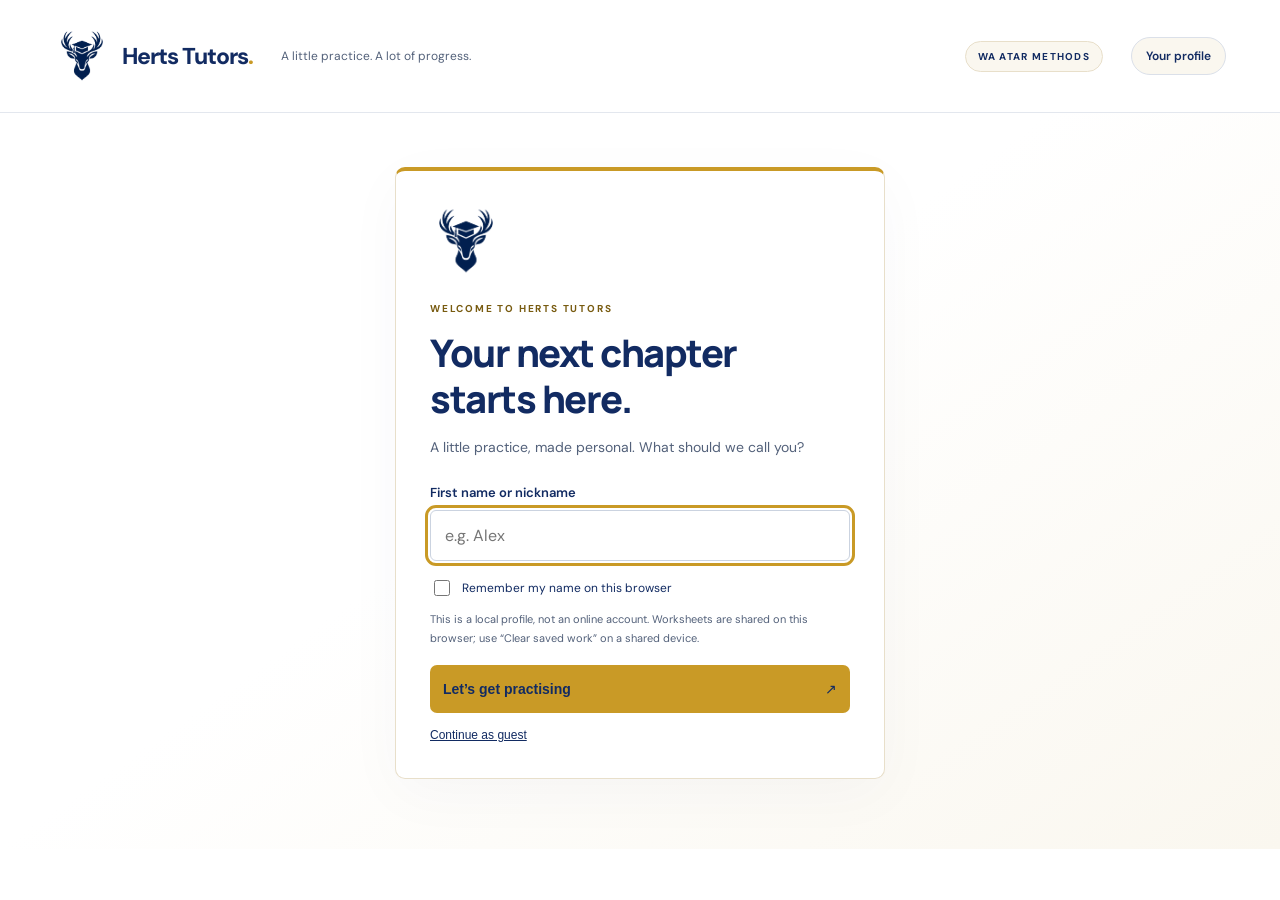
==== commit 440d177d: "Refocus practice on WA ATAR Mathematics Methods" ====
--- a/index.html
+++ b/index.html
@@ -1,8 +1,8 @@
 <!doctype html>
-<html lang="en"><head><meta charset="utf-8"><meta name="viewport" content="width=device-width,initial-scale=1"><title>Herts Tutors — Maths practice</title><link rel="icon" type="image/png" href="Herts%20Tutors%20Logo.png"><link rel="apple-touch-icon" href="Herts%20Tutors%20Logo.png"><link rel="stylesheet" href="style.css"></head>
-<body><header><a class="brand" href="./"><img class="logo" src="Herts%20Tutors%20Logo.png" alt="" width="56" height="56"> Herts Tutors<span class="brand-dot">.</span></a><span class="header-note">A little practice. A lot of progress.</span><span class="badge">GCSE MATHS</span><button id="profile-button" class="profile-button" type="button">Your profile</button></header>
+<html lang="en"><head><meta charset="utf-8"><meta name="viewport" content="width=device-width,initial-scale=1"><title>Herts Tutors — WA ATAR Mathematics Methods</title><link rel="icon" type="image/png" href="Herts%20Tutors%20Logo.png"><link rel="apple-touch-icon" href="Herts%20Tutors%20Logo.png"><link rel="stylesheet" href="style.css"></head>
+<body><header><a class="brand" href="./"><img class="logo" src="Herts%20Tutors%20Logo.png" alt="" width="56" height="56"> Herts Tutors<span class="brand-dot">.</span></a><span class="header-note">A little practice. A lot of progress.</span><span class="badge">WA ATAR METHODS</span><button id="profile-button" class="profile-button" type="button">Your profile</button></header>
 <section id="welcome-screen" class="welcome-screen" aria-labelledby="welcome-title" hidden>
 <div class="welcome-card"><img src="Herts%20Tutors%20Logo.png" alt="" width="72" height="72"><div class="eyebrow">WELCOME TO HERTS TUTORS</div><h1 id="welcome-title" tabindex="-1">Your next chapter<br>starts here.</h1><p>A little practice, made personal. What should we call you?</p><form id="profile-form"><label for="student-name">First name or nickname</label><input id="student-name" name="student-name" type="text" maxlength="40" required autocomplete="given-name" placeholder="e.g. Alex" aria-describedby="profile-note profile-error"><label class="remember-choice"><input id="remember-name" type="checkbox"> Remember my name on this browser</label><p id="profile-note">This is a local profile, not an online account. Worksheets are shared on this browser; use “Clear saved work” on a shared device.</p><p id="profile-error" role="alert"></p><button class="generate" type="submit">Let’s get practising <span>↗</span></button></form><button id="guest-button" class="guest-button" type="button">Continue as guest</button><button id="forget-profile" class="guest-button" type="button" hidden>Forget my name</button></div></section>
-<main><section class="intro"><div class="eyebrow">YOUR NEXT LIGHTBULB MOMENT</div><div id="personal-welcome" class="personal-welcome" hidden><h2 id="greeting" tabindex="-1"></h2><p>Ready for a little progress today?</p></div><h1>Small steps.<br><span>Brighter maths.</span></h1><p>Make a worksheet that meets you where you are.<br>Choose a topic, find your level, and give it a go.</p><div class="intro-detail"><span>✦</span> Practise. Check. Learn. Try again.</div></section>
-<section class="workspace"><aside class="settings"><div class="section-number">01 / MAKE IT YOURS</div><h2>A little focus goes far.</h2><form id="generator"><fieldset><legend>What are we practising?</legend><div class="topic-options"><label><input type="radio" name="topic" value="mixed"><span><b>✦</b> Mixed revision <i>↗</i></span></label><label><input type="radio" name="topic" value="fractions" checked><span><b>½</b> Fractions <i>↗</i></span></label><label><input type="radio" name="topic" value="percentages"><span><b>%</b> Percentages <i>↗</i></span></label><label><input type="radio" name="topic" value="algebra"><span><b>𝑥</b> Algebra <i>↗</i></span></label></div></fieldset><label class="field-label" for="difficulty">Pick your pace</label><select id="difficulty" name="difficulty"><option value="easy">Easy · Build confidence</option><option value="medium" selected>Medium · Find your stride</option><option value="hard">Hard · Stretch yourself</option></select><label class="field-label" for="count">How many questions?</label><select id="count" name="count"><option value="5">5 questions · A quick warm-up</option><option value="10" selected>10 questions · A little focus</option><option value="20">20 questions · A deeper dive</option></select><button class="generate" type="submit">Generate my worksheet <span>↗</span></button><p class="settings-note">No timer. No pressure. Just progress.</p><p id="error" role="alert"></p></form></aside>
-<section class="worksheet" aria-labelledby="worksheet-title"><div class="worksheet-top"><div><div class="section-number">02 / GIVE IT A GO</div><h2 id="worksheet-title">Your practice starts here.</h2></div><span class="spark">✳</span></div><div class="worksheet-toolbar"><span id="summary"></span><div><button id="answers" type="button" aria-pressed="false">Show answers</button><button id="print" type="button">Print ↗</button></div></div><div id="announcement" class="sr-only" role="status"></div><div class="practice-note">Enter your answers, then mark your worksheet. Use a/b for fractions in simplest form. Checking covers final answers, not method marks.</div><div class="save-bar"><span id="save-status" role="status">Work is saved on this browser only.</span><button id="clear-save" type="button">Clear saved work</button></div><ol id="questions"></ol><div class="marking-controls"><button id="mark" class="generate" type="button">Mark my answers ✓</button><button id="retry" type="button" hidden>Retry missed questions ↗</button></div><div id="score" role="status" class="score" hidden></div><section id="revision" class="revision" aria-label="Topic revision summary" hidden></section><div class="worksheet-footer"><span>ONE QUESTION AT A TIME.</span><span>You’ve got this. ↗</span></div></section></section><footer><span>Made for curious minds.</span><span>Practice makes progress. Not perfection.</span></footer></main><script type="module" src="app.js"></script><script type="module" src="profile.js"></script></body></html>
+<main><section class="intro"><div class="eyebrow">WESTERN AUSTRALIA · MATHEMATICS METHODS</div><div id="personal-welcome" class="personal-welcome" hidden><h2 id="greeting" tabindex="-1"></h2><p>Ready for a little progress today?</p></div><h1>Small steps.<br><span>Brighter maths.</span></h1><p>Build your Methods confidence, one question at a time.<br>Functions, calculus, probability and statistics.</p><div class="intro-detail"><span>✦</span> Practise. Check. Learn. Try again.</div></section>
+<nav class="study-nav" aria-label="Study sections"><a href="#practice-section">Question generator</a><a href="#past-papers">Past papers ↗</a></nav><section class="workspace" id="practice-section"><aside class="settings"><div class="section-number">01 / MAKE IT YOURS</div><h2>A little focus goes far.</h2><form id="generator"><fieldset><legend>What are we practising?</legend><div class="topic-options"><label><input type="radio" name="topic" value="mixed"><span><b>✦</b> Mixed Methods <i>↗</i></span></label><label><input type="radio" name="topic" value="functions" checked><span><b>ƒ</b> Functions <i>↗</i></span></label><label><input type="radio" name="topic" value="calculus"><span><b>∫</b> Calculus <i>↗</i></span></label><label><input type="radio" name="topic" value="probability"><span><b>P</b> Probability <i>↗</i></span></label><label><input type="radio" name="topic" value="statistics"><span><b>σ</b> Statistics <i>↗</i></span></label></div></fieldset><label class="field-label" for="difficulty">Pick your pace</label><select id="difficulty" name="difficulty"><option value="easy">Easy · Build confidence</option><option value="medium" selected>Medium · Find your stride</option><option value="hard">Hard · Stretch yourself</option></select><label class="field-label" for="count">How many questions?</label><select id="count" name="count"><option value="5">5 questions · A quick warm-up</option><option value="10" selected>10 questions · A little focus</option><option value="20">20 questions · A deeper dive</option></select><button class="generate" type="submit">Generate my worksheet <span>↗</span></button><p class="settings-note">No timer. No pressure. Just progress.</p><p id="error" role="alert"></p></form></aside>
+<section class="worksheet" aria-labelledby="worksheet-title"><div class="worksheet-top"><div><div class="section-number">02 / GIVE IT A GO</div><h2 id="worksheet-title">Your practice starts here.</h2></div><span class="spark">✳</span></div><div class="worksheet-toolbar"><span id="summary"></span><div><button id="answers" type="button" aria-pressed="false">Show answers</button><button id="print" type="button">Print ↗</button></div></div><div id="announcement" class="sr-only" role="status"></div><div class="practice-note">WA ATAR Methods starter practice, not a full syllabus or exam simulation. Enter numerical answers; where requested, round to 4 decimal places. Checking covers final answers only, not method marks.</div><div class="save-bar"><span id="save-status" role="status">Work is saved on this browser only.</span><button id="clear-save" type="button">Clear saved work</button></div><ol id="questions"></ol><div class="marking-controls"><button id="mark" class="generate" type="button">Mark my answers ✓</button><button id="retry" type="button" hidden>Retry missed questions ↗</button></div><div id="score" role="status" class="score" hidden></div><section id="revision" class="revision" aria-label="Topic revision summary" hidden></section><div class="worksheet-footer"><span>ONE QUESTION AT A TIME.</span><span>You’ve got this. ↗</span></div></section></section><section id="past-papers" class="papers-section" aria-labelledby="papers-title"><div class="section-number">03 / WA EXAM RESOURCES</div><h2 id="papers-title">Prepare with SCSA.</h2><p class="papers-intro">Western Australian ATAR Mathematics Methods resources from the School Curriculum and Standards Authority. Use the syllabus for your year and check the official paper instructions for permitted technology.</p><div class="papers-grid"><article class="paper-card"><span class="paper-code">SCSA · MATHEMATICS METHODS</span><h3>Past ATAR examinations</h3><p>Year 12 · Western Australia</p><ul><li>Find Mathematics Methods examination papers by year.</li><li>Use the matching marking key and available examination reports.</li><li>Follow the calculator-free and calculator-assumed section instructions.</li></ul><a class="paper-link" href="https://senior-secondary.scsa.wa.edu.au/further-resources/past-atar-course-exams" target="_blank" rel="noopener noreferrer">Open SCSA past examinations ↗<span class="sr-only"> (opens in a new tab)</span></a></article><article class="paper-card"><span class="paper-code">SCSA · COURSE RESOURCES</span><h3>Syllabus &amp; support</h3><p>Mathematics Methods ATAR</p><ul><li>Choose the relevant Year 11 or Year 12 syllabus.</li><li>Find official support materials and assessment guidance.</li><li>Check course updates for your examination year.</li></ul><a class="paper-link" href="https://senior-secondary.scsa.wa.edu.au/syllabus-and-support-materials/mathematics/mathematics-methods" target="_blank" rel="noopener noreferrer">Open Methods course resources ↗<span class="sr-only"> (opens in a new tab)</span></a></article></div><div class="paper-tips"><h3>Your Methods revision loop</h3><ol><li><strong>Build the skill.</strong> Practise a focused topic or a mixed worksheet above.</li><li><strong>Try an official paper.</strong> Follow its time limit and technology instructions.</li><li><strong>Review your working.</strong> Use the marking key with your tutor to identify missing reasoning and method marks.</li></ol></div><p class="paper-disclaimer">Independent practice resource; not affiliated with or endorsed by SCSA. Papers are hosted by SCSA, not copied here. The generated bank covers selected skills only: it does not yet include full trigonometry, normal distributions, or extended modelling. No ATAR prediction is provided.</p></section><footer><span>Made for curious minds.</span><span>Practice makes progress. Not perfection.</span></footer></main><script type="module" src="app.js"></script><script type="module" src="profile.js"></script></body></html>
--- a/style.css
+++ b/style.css
@@ -13,3 +13,5 @@
 .save-bar{display:flex;justify-content:space-between;align-items:center;gap:12px;padding:12px 0;font-size:10px;color:#53617a}.save-bar button,.revision button{border:1px solid #dbe0e9;border-radius:5px;padding:8px;background:white;color:#122b62;cursor:pointer;font:inherit}.topic-tag{display:inline-block;font-size:9px;text-transform:uppercase;letter-spacing:.7px;color:#785b10;margin:0 0 7px}.revision{margin-top:22px;padding:18px;background:#faf7ef;border:1px solid #e8dfca;border-radius:8px}.revision h3{margin:0 0 14px;font-size:16px}.revision-row{display:flex;align-items:center;gap:12px;flex-wrap:wrap;font-size:12px;padding:10px 0;border-top:1px solid #e8dfca}.revision progress{width:100px;height:10px;accent-color:#927018}.revision-row button{margin-left:auto}.student-answer{min-width:0}@media(max-width:600px){.topic-options{grid-template-columns:1fr 1fr}.save-bar{align-items:flex-start}.save-bar button{flex-shrink:0}}@media print{.save-bar,.revision{display:none!important}}
 
 .profile-button{border:1px solid #dbe0e9;background:#faf7ef;color:#122b62;border-radius:25px;padding:10px 14px;font:600 12px 'DM Sans',sans-serif;cursor:pointer;max-width:200px;overflow-wrap:anywhere}.welcome-screen{padding:54px 24px 70px;min-height:75vh;display:grid;place-items:center;background:linear-gradient(145deg,#fff 45%,#faf7ef)}.welcome-card{max-width:490px;width:100%;padding:34px;border:1px solid #e8dfca;border-top:4px solid #c99a26;border-radius:10px;background:#fff;box-shadow:0 15px 60px #122b6208}.welcome-card>img{object-fit:contain;margin-bottom:20px}.welcome-card h1{font-size:38px;letter-spacing:-1.5px;line-height:1.2;margin:15px 0}.welcome-card>p{color:#53617a;font-size:14px;line-height:1.7}.welcome-card form>label:first-child{display:block;font-size:13px;font-weight:600;margin:24px 0 9px}#student-name{width:100%;padding:14px;border:1px solid #cbd3e0;border-radius:6px;color:#122b62;font:16px 'DM Sans',sans-serif}#student-name:focus-visible{outline:3px solid #c99a26;outline-offset:2px}.remember-choice{display:flex;gap:9px;align-items:center;font-size:12px;margin-top:16px}.remember-choice input{accent-color:#122b62;width:16px;height:16px}#profile-note{font-size:11px;line-height:1.7;color:#53617a}#profile-error{font-size:12px;color:#983e2a}.guest-button{background:none;border:0;color:#122b62;text-decoration:underline;padding:15px 8px 0 0;cursor:pointer;font-size:12px}.personal-welcome{margin-bottom:20px}.personal-welcome h2{font-size:28px;margin:0 0 6px;overflow-wrap:anywhere}.personal-welcome p{margin:0;font-size:13px}.personal-welcome:not([hidden])+h1{font-size:45px}.welcome-card .generate{font-size:14px;margin-top:18px}@media(max-width:600px){header{flex-wrap:wrap}.profile-button{margin-left:auto}.welcome-screen{padding:25px 16px}.welcome-card{padding:24px}.welcome-card h1{font-size:32px}.personal-welcome:not([hidden])+h1{font-size:36px}}@media print{.welcome-screen,.personal-welcome{display:none!important}}
+
+html{scroll-behavior:smooth;scroll-padding-top:20px}.study-nav{display:flex;gap:12px;flex-wrap:wrap;margin:0 0 24px}.study-nav a{color:#122b62;text-decoration:none;border:1px solid #dbe0e9;border-radius:6px;padding:12px 18px;font-size:13px;font-weight:600}.study-nav a:last-child{background:#faf7ef;border-color:#e8dfca}.papers-section{margin-top:50px;padding:34px 0;border-top:3px solid #c99a26}.papers-section>h2{font-size:32px;margin-bottom:12px}.papers-intro{font-size:14px;line-height:1.8;color:#53617a;max-width:750px}.paper-filters{display:flex;gap:8px;flex-wrap:wrap;margin:24px 0}.paper-filters button{background:#fff;border:1px solid #dbe0e9;border-radius:24px;padding:10px 19px;color:#122b62;font:600 12px 'DM Sans',sans-serif;cursor:pointer}.paper-filters [aria-pressed=true]{background:#122b62;color:#fff;border-color:#122b62}.papers-grid{display:grid;grid-template-columns:repeat(3,minmax(0,1fr));gap:18px}.paper-card{padding:24px;border:1px solid #dbe0e9;border-radius:8px;display:flex;flex-direction:column;align-items:start;background:#fff}.paper-code{color:#785b10;font-size:10px;letter-spacing:1px;font-weight:700}.paper-card h3{font-size:20px;margin:17px 0 8px}.paper-card p{color:#53617a;font-size:12px;line-height:1.7;margin:0 0 10px}.paper-card ul{padding-left:17px;margin:12px 0 24px;color:#53617a;font-size:12px;line-height:1.9}.paper-link{display:block;background:#c99a26;color:#122b62;font-size:12px;font-weight:700;text-decoration:none;padding:13px 15px;border-radius:5px;margin-top:auto}.paper-card .paper-hint{font-size:11px;margin:16px 0 0}.paper-tips{margin-top:22px;background:#f3f5f9;border-radius:8px;padding:22px}.paper-tips h3{margin:0 0 14px;font-size:17px}.paper-tips ol{display:grid;grid-template-columns:repeat(3,1fr);gap:20px}.paper-tips li{display:block;padding:0;border:0;color:#53617a;font-size:12px;line-height:1.8}.paper-tips strong{display:block;color:#122b62}.paper-disclaimer{font-size:11px;line-height:1.8;color:#53617a;margin-top:18px}@media(max-width:850px){.papers-grid{grid-template-columns:1fr}.paper-tips ol{grid-template-columns:1fr;gap:12px}}@media(prefers-reduced-motion:reduce){html{scroll-behavior:auto}}@media print{.study-nav,.papers-section{display:none!important}}
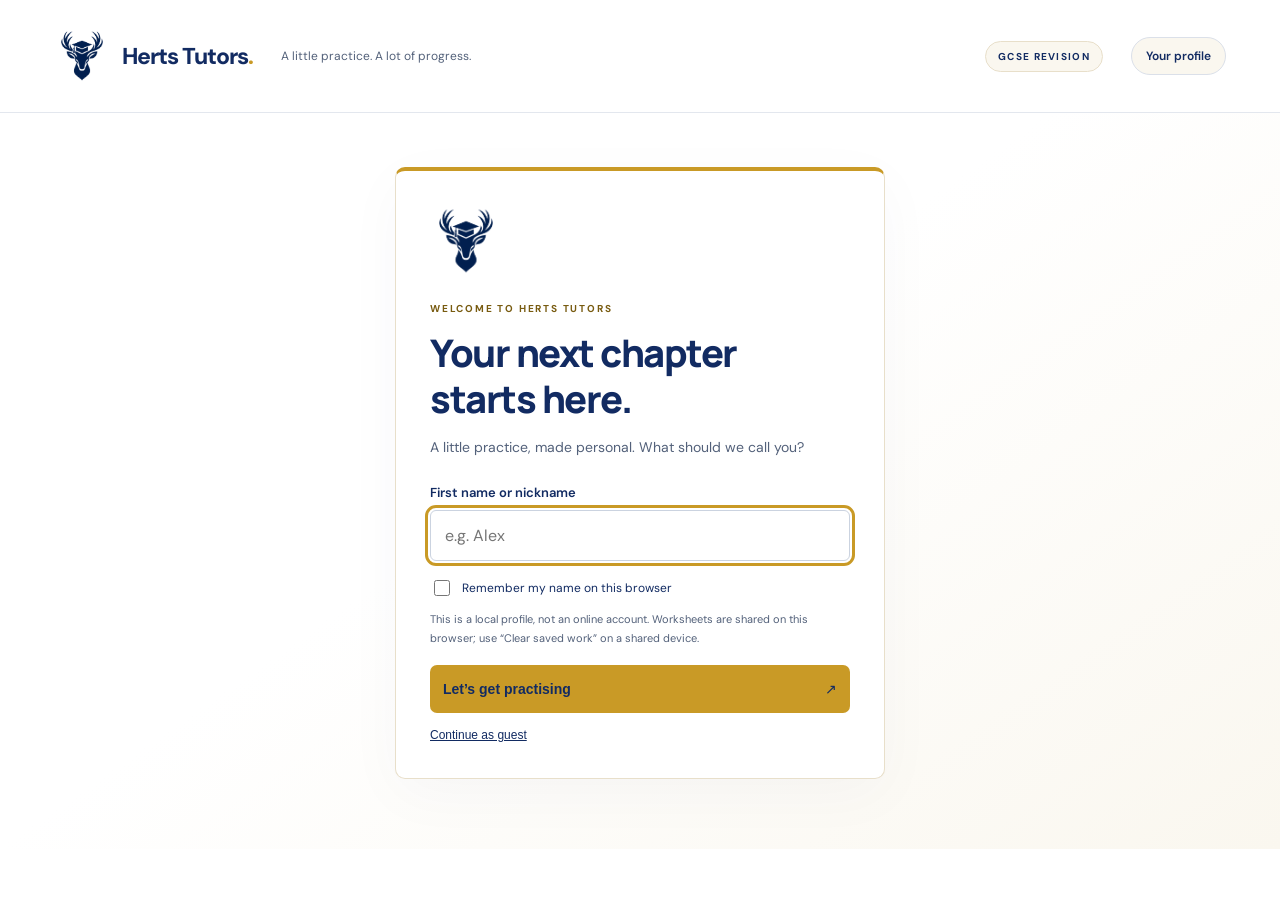
==== commit a83a7f2a: "Build GCSE programme hub with timetables, all board resources and original practice" ====
--- a/index.html
+++ b/index.html
@@ -1,8 +1,10 @@
-<!doctype html>
-<html lang="en"><head><meta charset="utf-8"><meta name="viewport" content="width=device-width,initial-scale=1"><title>Herts Tutors — WA ATAR Mathematics Methods</title><link rel="icon" type="image/png" href="Herts%20Tutors%20Logo.png"><link rel="apple-touch-icon" href="Herts%20Tutors%20Logo.png"><link rel="stylesheet" href="style.css"></head>
-<body><header><a class="brand" href="./"><img class="logo" src="Herts%20Tutors%20Logo.png" alt="" width="56" height="56"> Herts Tutors<span class="brand-dot">.</span></a><span class="header-note">A little practice. A lot of progress.</span><span class="badge">WA ATAR METHODS</span><button id="profile-button" class="profile-button" type="button">Your profile</button></header>
+<!doctype html><html lang="en"><head><meta charset="utf-8"><meta name="viewport" content="width=device-width,initial-scale=1"><title>Herts Tutors — GCSE Revision Hub</title><link rel="icon" href="Herts%20Tutors%20Logo.png"><link rel="stylesheet" href="style.css"></head><body><header><a class="brand" href="./"><img class="logo" src="Herts%20Tutors%20Logo.png" alt="" width="56" height="56"> Herts Tutors<span class="brand-dot">.</span></a><span class="header-note">A little practice. A lot of progress.</span><span class="badge">GCSE REVISION</span><button id="profile-button" class="profile-button" type="button">Your profile</button></header>
 <section id="welcome-screen" class="welcome-screen" aria-labelledby="welcome-title" hidden>
 <div class="welcome-card"><img src="Herts%20Tutors%20Logo.png" alt="" width="72" height="72"><div class="eyebrow">WELCOME TO HERTS TUTORS</div><h1 id="welcome-title" tabindex="-1">Your next chapter<br>starts here.</h1><p>A little practice, made personal. What should we call you?</p><form id="profile-form"><label for="student-name">First name or nickname</label><input id="student-name" name="student-name" type="text" maxlength="40" required autocomplete="given-name" placeholder="e.g. Alex" aria-describedby="profile-note profile-error"><label class="remember-choice"><input id="remember-name" type="checkbox"> Remember my name on this browser</label><p id="profile-note">This is a local profile, not an online account. Worksheets are shared on this browser; use “Clear saved work” on a shared device.</p><p id="profile-error" role="alert"></p><button class="generate" type="submit">Let’s get practising <span>↗</span></button></form><button id="guest-button" class="guest-button" type="button">Continue as guest</button><button id="forget-profile" class="guest-button" type="button" hidden>Forget my name</button></div></section>
-<main><section class="intro"><div class="eyebrow">WESTERN AUSTRALIA · MATHEMATICS METHODS</div><div id="personal-welcome" class="personal-welcome" hidden><h2 id="greeting" tabindex="-1"></h2><p>Ready for a little progress today?</p></div><h1>Small steps.<br><span>Brighter maths.</span></h1><p>Build your Methods confidence, one question at a time.<br>Functions, calculus, probability and statistics.</p><div class="intro-detail"><span>✦</span> Practise. Check. Learn. Try again.</div></section>
-<nav class="study-nav" aria-label="Study sections"><a href="#practice-section">Question generator</a><a href="#past-papers">Past papers ↗</a></nav><section class="workspace" id="practice-section"><aside class="settings"><div class="section-number">01 / MAKE IT YOURS</div><h2>A little focus goes far.</h2><form id="generator"><fieldset><legend>What are we practising?</legend><div class="topic-options"><label><input type="radio" name="topic" value="mixed"><span><b>✦</b> Mixed Methods <i>↗</i></span></label><label><input type="radio" name="topic" value="functions" checked><span><b>ƒ</b> Functions <i>↗</i></span></label><label><input type="radio" name="topic" value="calculus"><span><b>∫</b> Calculus <i>↗</i></span></label><label><input type="radio" name="topic" value="probability"><span><b>P</b> Probability <i>↗</i></span></label><label><input type="radio" name="topic" value="statistics"><span><b>σ</b> Statistics <i>↗</i></span></label></div></fieldset><label class="field-label" for="difficulty">Pick your pace</label><select id="difficulty" name="difficulty"><option value="easy">Easy · Build confidence</option><option value="medium" selected>Medium · Find your stride</option><option value="hard">Hard · Stretch yourself</option></select><label class="field-label" for="count">How many questions?</label><select id="count" name="count"><option value="5">5 questions · A quick warm-up</option><option value="10" selected>10 questions · A little focus</option><option value="20">20 questions · A deeper dive</option></select><button class="generate" type="submit">Generate my worksheet <span>↗</span></button><p class="settings-note">No timer. No pressure. Just progress.</p><p id="error" role="alert"></p></form></aside>
-<section class="worksheet" aria-labelledby="worksheet-title"><div class="worksheet-top"><div><div class="section-number">02 / GIVE IT A GO</div><h2 id="worksheet-title">Your practice starts here.</h2></div><span class="spark">✳</span></div><div class="worksheet-toolbar"><span id="summary"></span><div><button id="answers" type="button" aria-pressed="false">Show answers</button><button id="print" type="button">Print ↗</button></div></div><div id="announcement" class="sr-only" role="status"></div><div class="practice-note">WA ATAR Methods starter practice, not a full syllabus or exam simulation. Enter numerical answers; where requested, round to 4 decimal places. Checking covers final answers only, not method marks.</div><div class="save-bar"><span id="save-status" role="status">Work is saved on this browser only.</span><button id="clear-save" type="button">Clear saved work</button></div><ol id="questions"></ol><div class="marking-controls"><button id="mark" class="generate" type="button">Mark my answers ✓</button><button id="retry" type="button" hidden>Retry missed questions ↗</button></div><div id="score" role="status" class="score" hidden></div><section id="revision" class="revision" aria-label="Topic revision summary" hidden></section><div class="worksheet-footer"><span>ONE QUESTION AT A TIME.</span><span>You’ve got this. ↗</span></div></section></section><section id="past-papers" class="papers-section" aria-labelledby="papers-title"><div class="section-number">03 / WA EXAM RESOURCES</div><h2 id="papers-title">Prepare with SCSA.</h2><p class="papers-intro">Western Australian ATAR Mathematics Methods resources from the School Curriculum and Standards Authority. Use the syllabus for your year and check the official paper instructions for permitted technology.</p><div class="papers-grid"><article class="paper-card"><span class="paper-code">SCSA · MATHEMATICS METHODS</span><h3>Past ATAR examinations</h3><p>Year 12 · Western Australia</p><ul><li>Find Mathematics Methods examination papers by year.</li><li>Use the matching marking key and available examination reports.</li><li>Follow the calculator-free and calculator-assumed section instructions.</li></ul><a class="paper-link" href="https://senior-secondary.scsa.wa.edu.au/further-resources/past-atar-course-exams" target="_blank" rel="noopener noreferrer">Open SCSA past examinations ↗<span class="sr-only"> (opens in a new tab)</span></a></article><article class="paper-card"><span class="paper-code">SCSA · COURSE RESOURCES</span><h3>Syllabus &amp; support</h3><p>Mathematics Methods ATAR</p><ul><li>Choose the relevant Year 11 or Year 12 syllabus.</li><li>Find official support materials and assessment guidance.</li><li>Check course updates for your examination year.</li></ul><a class="paper-link" href="https://senior-secondary.scsa.wa.edu.au/syllabus-and-support-materials/mathematics/mathematics-methods" target="_blank" rel="noopener noreferrer">Open Methods course resources ↗<span class="sr-only"> (opens in a new tab)</span></a></article></div><div class="paper-tips"><h3>Your Methods revision loop</h3><ol><li><strong>Build the skill.</strong> Practise a focused topic or a mixed worksheet above.</li><li><strong>Try an official paper.</strong> Follow its time limit and technology instructions.</li><li><strong>Review your working.</strong> Use the marking key with your tutor to identify missing reasoning and method marks.</li></ol></div><p class="paper-disclaimer">Independent practice resource; not affiliated with or endorsed by SCSA. Papers are hosted by SCSA, not copied here. The generated bank covers selected skills only: it does not yet include full trigonometry, normal distributions, or extended modelling. No ATAR prediction is provided.</p></section><footer><span>Made for curious minds.</span><span>Practice makes progress. Not perfection.</span></footer></main><script type="module" src="app.js"></script><script type="module" src="profile.js"></script></body></html>
+
+<main><section class="intro"><div class="eyebrow">HERTS TUTORS · GCSE MATHS PROGRAMMES</div><div id="personal-welcome" class="personal-welcome" hidden><h2 id="greeting" tabindex="-1"></h2><p>Your next step is waiting.</p></div><h1>Your goal.<br><span>Your revision plan.</span></h1><p>Build towards grade 5 or stretch towards grade 7.<br>A realistic weekly plan, original practice and official papers, together.</p></section>
+<nav class="study-nav" aria-label="Study sections"><a href="#planner">My timetable</a><a href="#past-papers">Past papers</a><a href="#original-paper">Original practice papers</a><a href="methods.html">WA Methods hub</a></nav>
+<section id="planner" class="mistakes-section"><div class="section-number">01 / MAKE A PLAN YOU CAN FOLLOW</div><h2>Your GCSE revision timetable</h2><p class="papers-intro">Choose your programme and available days. Weak topics come first, with a mixed review every third session. Your tutor should adjust the plan around your school work and assessments.</p><div class="mistakes-layout"><form id="plan-form" class="mistake-form"><label for="pathway">Your programme</label><select id="pathway"><option value="3to5">Grade 3 → 5 · Foundation</option><option value="5to7">Grade 5 → 7 · Higher</option></select><p class="paper-hint">Foundation is capped at grade 5. Grades 6–7 require Higher tier; confirm your entry tier with your school. These are goals, not guaranteed outcomes.</p><label for="exam-board">Exam board</label><select id="exam-board"><option value="edexcel">Edexcel</option><option value="aqa">AQA</option><option value="ocr">OCR</option></select><label for="plan-start">Start date</label><input id="plan-start" type="date" required><label for="plan-weeks">Programme length</label><select id="plan-weeks"><option value="2">2 weeks</option><option value="4">4 weeks</option><option value="6" selected>6 weeks</option><option value="8">8 weeks</option><option value="12">12 weeks</option></select><label for="plan-minutes">Minutes per session</label><select id="plan-minutes"><option value="20">20 minutes</option><option value="30" selected>30 minutes</option><option value="45">45 minutes</option><option value="60">60 minutes</option></select><fieldset class="plan-days"><legend>Days you can study</legend><label><input type="checkbox" name="day" value="1" checked> Mon</label><label><input type="checkbox" name="day" value="2" > Tue</label><label><input type="checkbox" name="day" value="3" checked> Wed</label><label><input type="checkbox" name="day" value="4" > Thu</label><label><input type="checkbox" name="day" value="5" > Fri</label><label><input type="checkbox" name="day" value="6" checked> Sat</label><label><input type="checkbox" name="day" value="0" > Sun</label></fieldset><fieldset id="weak-topics" class="plan-days"><legend>Topics to prioritise (optional)</legend></fieldset><button class="generate" type="submit">Build my timetable ↗</button><p id="plan-message" role="status"></p></form><div><div id="plan-summary" class="mistake-stats">Your plan will appear here.</div><div class="mistake-tools"><button id="print-plan" type="button">Print timetable / Save PDF</button><button id="clear-plan" type="button">Clear saved plan</button></div><div id="plan-sessions"></div></div></div><p class="paper-disclaimer">Timetables and completion are saved on this browser, shared across local profile names. No online account or tutor reporting is connected yet.</p></section>
+<section id="past-papers" class="papers-section"><div class="section-number">02 / OFFICIAL EXAM PRACTICE</div><h2>Your past-paper list</h2><p class="papers-intro">Open the official library for your board, then choose your tier, year and matching mark scheme. No exam-board PDFs are hosted here.</p><div id="gcse-resources" class="papers-grid"></div><div class="paper-tips"><h3>Use the papers properly</h3><p>Try a paper without checking the answers. Mark with the matching scheme, note where marks were lost, and take those questions to your tutor. Follow that paper’s calculator and timing instructions. Use grade boundaries for the correct board, tier and series; a practice score is not a predicted grade.</p></div></section>
+<section id="original-paper" class="papers-section"><div class="section-number">03 / HERTS TUTORS ORIGINAL PRACTICE</div><h2>A fresh set. A clearer next step.</h2><p class="papers-intro">Generate a 12-question, 24-mark topic sampler for your programme, with worked answers. Original template questions, not copied past papers. This is not a full mock, board-matched paper or grade assessment; mark allocations are indicative and need tutor review.</p><div class="mistake-tools"><label for="paper-pathway">Programme</label><select id="paper-pathway"><option value="3to5">Grade 3 → 5</option><option value="5to7">Grade 5 → 7</option></select><button id="make-paper" type="button">Generate original paper ↗</button></div><div id="paper-output" hidden><h3 id="worksheet-title">Herts Tutors original practice</h3><p id="paper-summary"></p><div class="mistake-tools"><button id="paper-answers" type="button" aria-pressed="false">Show worked answers</button><button id="print-paper" type="button">Print paper / Save PDF</button></div><ol id="original-questions"></ol></div><p id="paper-message" role="status"></p></section>
+<section class="paper-tips"><h3>Your programme, in one place</h3><p>Plan → practise → mark → discuss with your tutor → retry. Your community can link directly to this hub. Connecting community accounts, secure student logins and tutor dashboards is a separate step; they are not connected here yet.</p></section><footer><span>Herts Tutors · Practice makes progress.</span><span>Targets guide the work. Results vary.</span></footer></main><script type="module" src="gcse-app.js"></script><script type="module" src="profile.js"></script></body></html>
--- a/style.css
+++ b/style.css
@@ -15,3 +15,7 @@
 .profile-button{border:1px solid #dbe0e9;background:#faf7ef;color:#122b62;border-radius:25px;padding:10px 14px;font:600 12px 'DM Sans',sans-serif;cursor:pointer;max-width:200px;overflow-wrap:anywhere}.welcome-screen{padding:54px 24px 70px;min-height:75vh;display:grid;place-items:center;background:linear-gradient(145deg,#fff 45%,#faf7ef)}.welcome-card{max-width:490px;width:100%;padding:34px;border:1px solid #e8dfca;border-top:4px solid #c99a26;border-radius:10px;background:#fff;box-shadow:0 15px 60px #122b6208}.welcome-card>img{object-fit:contain;margin-bottom:20px}.welcome-card h1{font-size:38px;letter-spacing:-1.5px;line-height:1.2;margin:15px 0}.welcome-card>p{color:#53617a;font-size:14px;line-height:1.7}.welcome-card form>label:first-child{display:block;font-size:13px;font-weight:600;margin:24px 0 9px}#student-name{width:100%;padding:14px;border:1px solid #cbd3e0;border-radius:6px;color:#122b62;font:16px 'DM Sans',sans-serif}#student-name:focus-visible{outline:3px solid #c99a26;outline-offset:2px}.remember-choice{display:flex;gap:9px;align-items:center;font-size:12px;margin-top:16px}.remember-choice input{accent-color:#122b62;width:16px;height:16px}#profile-note{font-size:11px;line-height:1.7;color:#53617a}#profile-error{font-size:12px;color:#983e2a}.guest-button{background:none;border:0;color:#122b62;text-decoration:underline;padding:15px 8px 0 0;cursor:pointer;font-size:12px}.personal-welcome{margin-bottom:20px}.personal-welcome h2{font-size:28px;margin:0 0 6px;overflow-wrap:anywhere}.personal-welcome p{margin:0;font-size:13px}.personal-welcome:not([hidden])+h1{font-size:45px}.welcome-card .generate{font-size:14px;margin-top:18px}@media(max-width:600px){header{flex-wrap:wrap}.profile-button{margin-left:auto}.welcome-screen{padding:25px 16px}.welcome-card{padding:24px}.welcome-card h1{font-size:32px}.personal-welcome:not([hidden])+h1{font-size:36px}}@media print{.welcome-screen,.personal-welcome{display:none!important}}
 
 html{scroll-behavior:smooth;scroll-padding-top:20px}.study-nav{display:flex;gap:12px;flex-wrap:wrap;margin:0 0 24px}.study-nav a{color:#122b62;text-decoration:none;border:1px solid #dbe0e9;border-radius:6px;padding:12px 18px;font-size:13px;font-weight:600}.study-nav a:last-child{background:#faf7ef;border-color:#e8dfca}.papers-section{margin-top:50px;padding:34px 0;border-top:3px solid #c99a26}.papers-section>h2{font-size:32px;margin-bottom:12px}.papers-intro{font-size:14px;line-height:1.8;color:#53617a;max-width:750px}.paper-filters{display:flex;gap:8px;flex-wrap:wrap;margin:24px 0}.paper-filters button{background:#fff;border:1px solid #dbe0e9;border-radius:24px;padding:10px 19px;color:#122b62;font:600 12px 'DM Sans',sans-serif;cursor:pointer}.paper-filters [aria-pressed=true]{background:#122b62;color:#fff;border-color:#122b62}.papers-grid{display:grid;grid-template-columns:repeat(3,minmax(0,1fr));gap:18px}.paper-card{padding:24px;border:1px solid #dbe0e9;border-radius:8px;display:flex;flex-direction:column;align-items:start;background:#fff}.paper-code{color:#785b10;font-size:10px;letter-spacing:1px;font-weight:700}.paper-card h3{font-size:20px;margin:17px 0 8px}.paper-card p{color:#53617a;font-size:12px;line-height:1.7;margin:0 0 10px}.paper-card ul{padding-left:17px;margin:12px 0 24px;color:#53617a;font-size:12px;line-height:1.9}.paper-link{display:block;background:#c99a26;color:#122b62;font-size:12px;font-weight:700;text-decoration:none;padding:13px 15px;border-radius:5px;margin-top:auto}.paper-card .paper-hint{font-size:11px;margin:16px 0 0}.paper-tips{margin-top:22px;background:#f3f5f9;border-radius:8px;padding:22px}.paper-tips h3{margin:0 0 14px;font-size:17px}.paper-tips ol{display:grid;grid-template-columns:repeat(3,1fr);gap:20px}.paper-tips li{display:block;padding:0;border:0;color:#53617a;font-size:12px;line-height:1.8}.paper-tips strong{display:block;color:#122b62}.paper-disclaimer{font-size:11px;line-height:1.8;color:#53617a;margin-top:18px}@media(max-width:850px){.papers-grid{grid-template-columns:1fr}.paper-tips ol{grid-template-columns:1fr;gap:12px}}@media(prefers-reduced-motion:reduce){html{scroll-behavior:auto}}@media print{.study-nav,.papers-section{display:none!important}}
+
+.mistakes-section{border-top:3px solid #c99a26;margin-top:24px;padding:34px 0}.mistakes-section>h2{font-size:30px;margin-bottom:12px}.mistakes-layout{display:grid;grid-template-columns:330px 1fr;gap:25px;margin-top:25px;align-items:start}.mistake-form{background:#faf7ef;border:1px solid #e8dfca;border-radius:8px;padding:23px}.mistake-form h3{font-size:18px;margin:0 0 22px}.mistake-form label{display:block;font-size:12px;font-weight:600;margin:15px 0 8px}.mistake-form input,.mistake-form textarea,.mistake-form select{width:100%;background:#fff;border:1px solid #cbd3e0;border-radius:5px;padding:11px;color:#122b62;font:13px 'DM Sans',sans-serif;margin:0}.mistake-form textarea{resize:vertical}.mistake-form input:focus-visible,.mistake-form textarea:focus-visible{outline:3px solid #c99a26;outline-offset:2px}.mistake-form .generate{margin-top:20px}#mistake-message{font-size:12px;line-height:1.7}.mistake-stats{background:#f3f5f9;padding:17px;border-radius:7px;font-size:13px;font-weight:600}.mistake-tools{display:flex;gap:12px;align-items:center;flex-wrap:wrap;margin:16px 0;font-size:12px}.mistake-tools select{width:auto;margin:0;padding:9px}.mistake-tools button,.mistake-actions button{border:1px solid #dbe0e9;background:#fff;color:#122b62;padding:10px;border-radius:5px;cursor:pointer;font-size:12px}.mistake-tools button{margin-left:auto}.mistake-tools button:disabled{opacity:.5;cursor:default}.mistake-card{border:1px solid #dbe0e9;border-left:3px solid #c99a26;border-radius:7px;padding:22px;margin-bottom:16px;overflow-wrap:anywhere}.mistake-card h3{font-size:18px;margin:12px 0}.mistake-card h4{font-size:12px;margin:16px 0 5px}.mistake-card p{font-size:13px;line-height:1.8;margin:5px 0;white-space:pre-wrap;color:#53617a}.mistake-card .mistake-date{font-size:10px;margin:15px 0}.mistake-actions{display:flex;gap:8px;flex-wrap:wrap}.mistake-actions button:first-child{background:#faf7ef;border-color:#e8dfca}.mistake-empty{padding:30px 15px;color:#53617a;font-size:13px;border:1px dashed #cbd3e0;border-radius:7px}@media(max-width:850px){.mistakes-layout{grid-template-columns:1fr}}@media print{.mistakes-section{display:none!important}}
+
+.plan-days{margin:20px 0;display:flex;flex-wrap:wrap;gap:10px}.plan-days legend{width:100%;padding:0}.plan-days label{display:flex;align-items:center;gap:5px;margin:0;font-size:11px;font-weight:400}.plan-days input{width:16px;height:16px;accent-color:#122b62}.mistake-form .paper-hint{font-size:11px;color:#53617a;line-height:1.7}.plan-session{padding:17px;margin:12px 0;border:1px solid #dbe0e9;border-radius:7px}.plan-session label{display:flex;align-items:start;gap:10px;font-size:13px;font-weight:600;line-height:1.7}.plan-session input{accent-color:#122b62;flex-shrink:0;margin-top:4px}.plan-session p{font-size:12px;color:#53617a;line-height:1.8;margin-left:26px}.plan-session:has(input:checked){background:#faf7ef}.plan-session:has(input:checked) label{text-decoration:line-through}#plan-sessions>h3{font-size:18px;margin:25px 0 12px}.paper-tips>p{font-size:13px;line-height:1.8;color:#53617a}#original-questions{grid-template-columns:1fr 1fr}#original-questions li{break-inside:avoid}.original-question .working-space{height:80px}.mistake-tools button:disabled{opacity:.5}@media(max-width:600px){#original-questions{grid-template-columns:1fr}}@media print{body[data-print] main>*,body[data-print] header,body[data-print] .welcome-screen{display:none!important}body[data-print=plan] #planner{display:block!important}body[data-print=paper] #original-paper{display:block!important}body[data-print] .mistake-form,body[data-print] .mistake-tools,body[data-print] #plan-message,body[data-print] #paper-message{display:none!important}body[data-print] .mistakes-layout{display:block}body[data-print] .plan-session{break-inside:avoid}body[data-print] #original-questions{display:block}body[data-print] .working-space{height:110px}body[data-print] #original-paper,body[data-print] #planner{border:0;padding:0;margin:0}}
